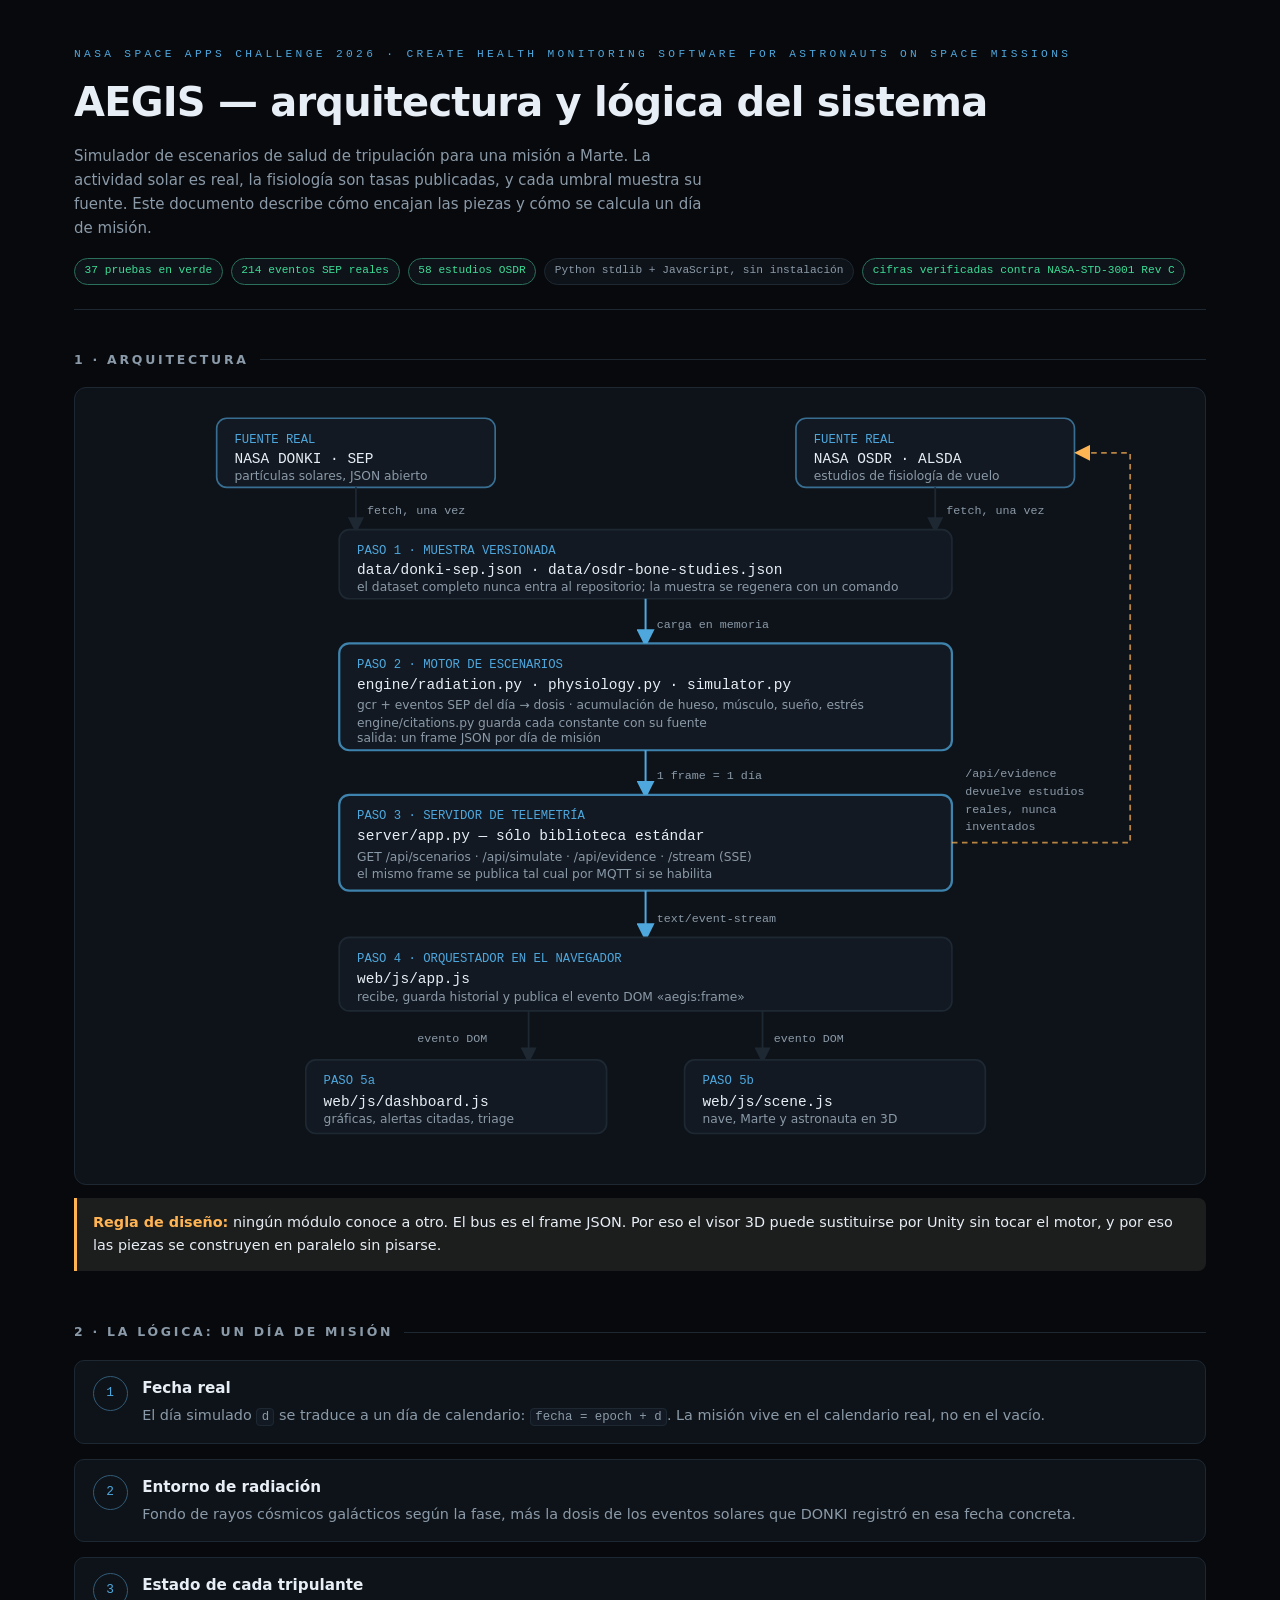
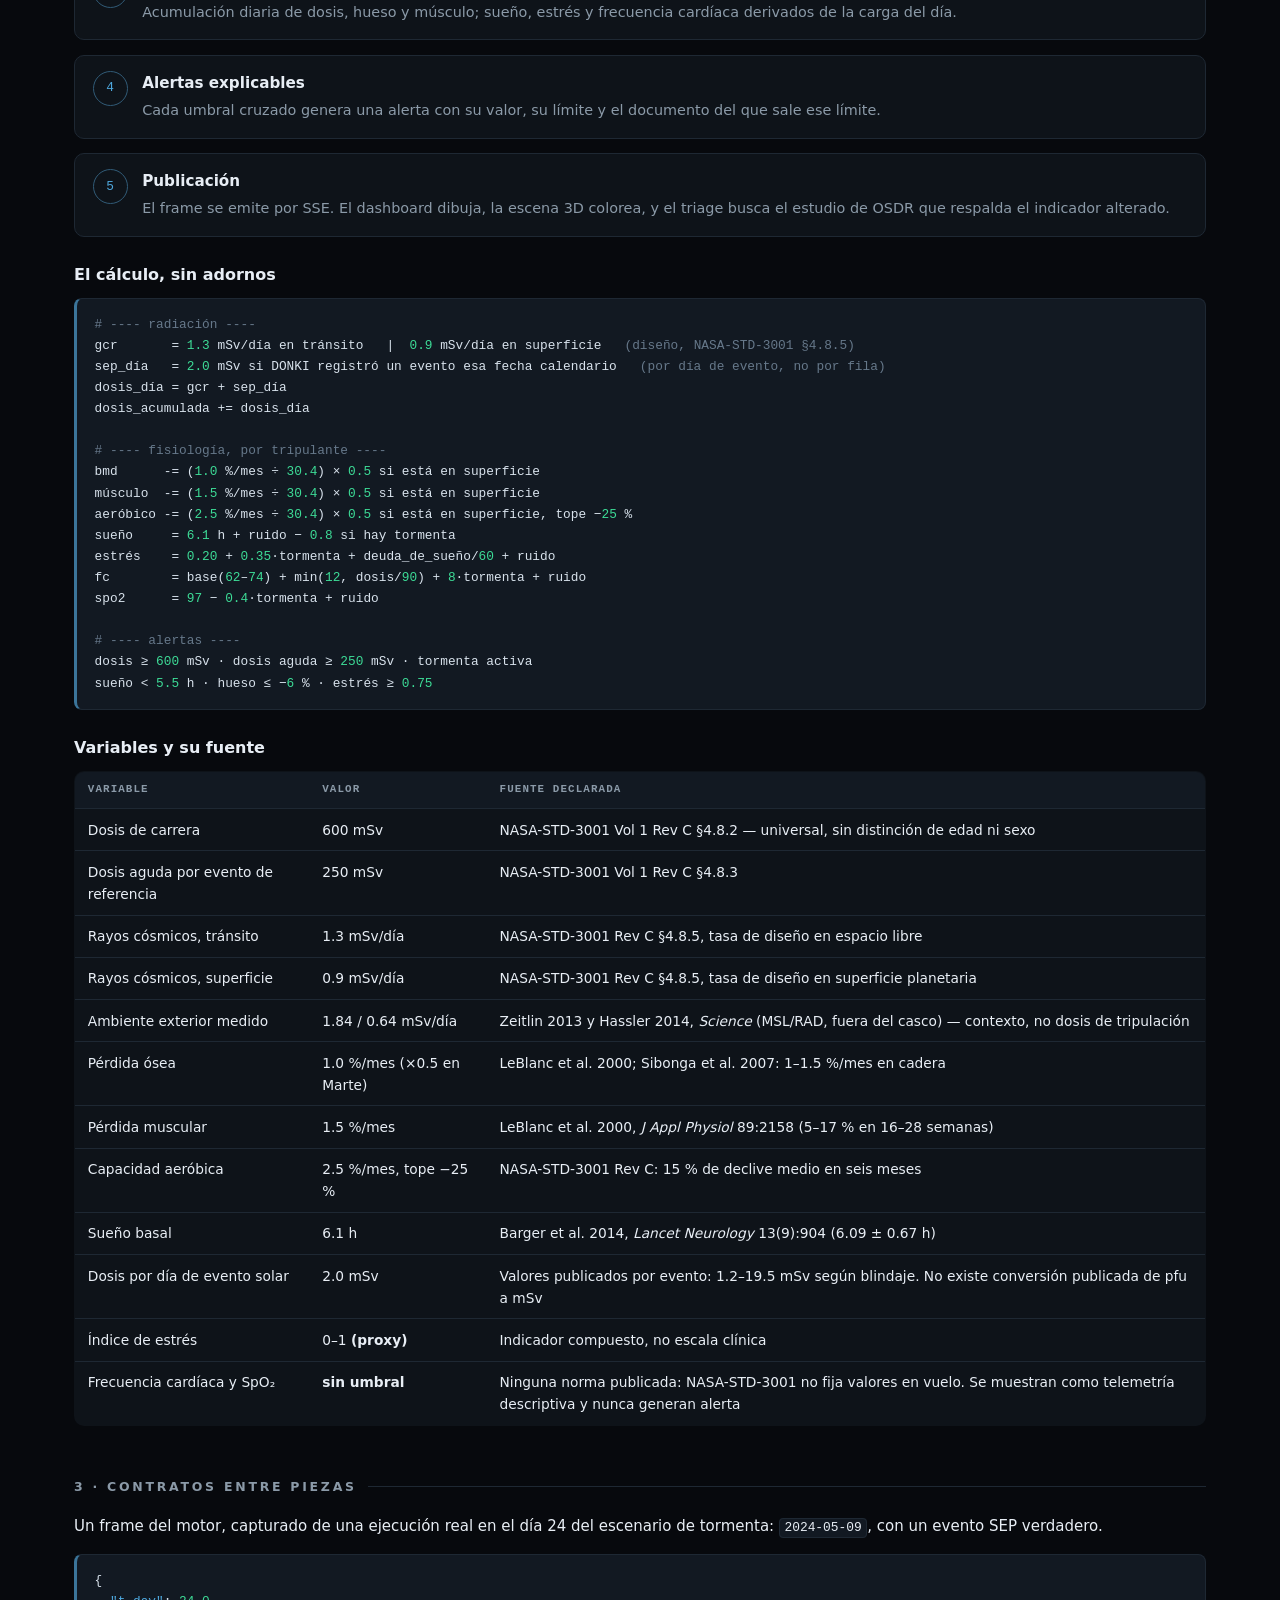
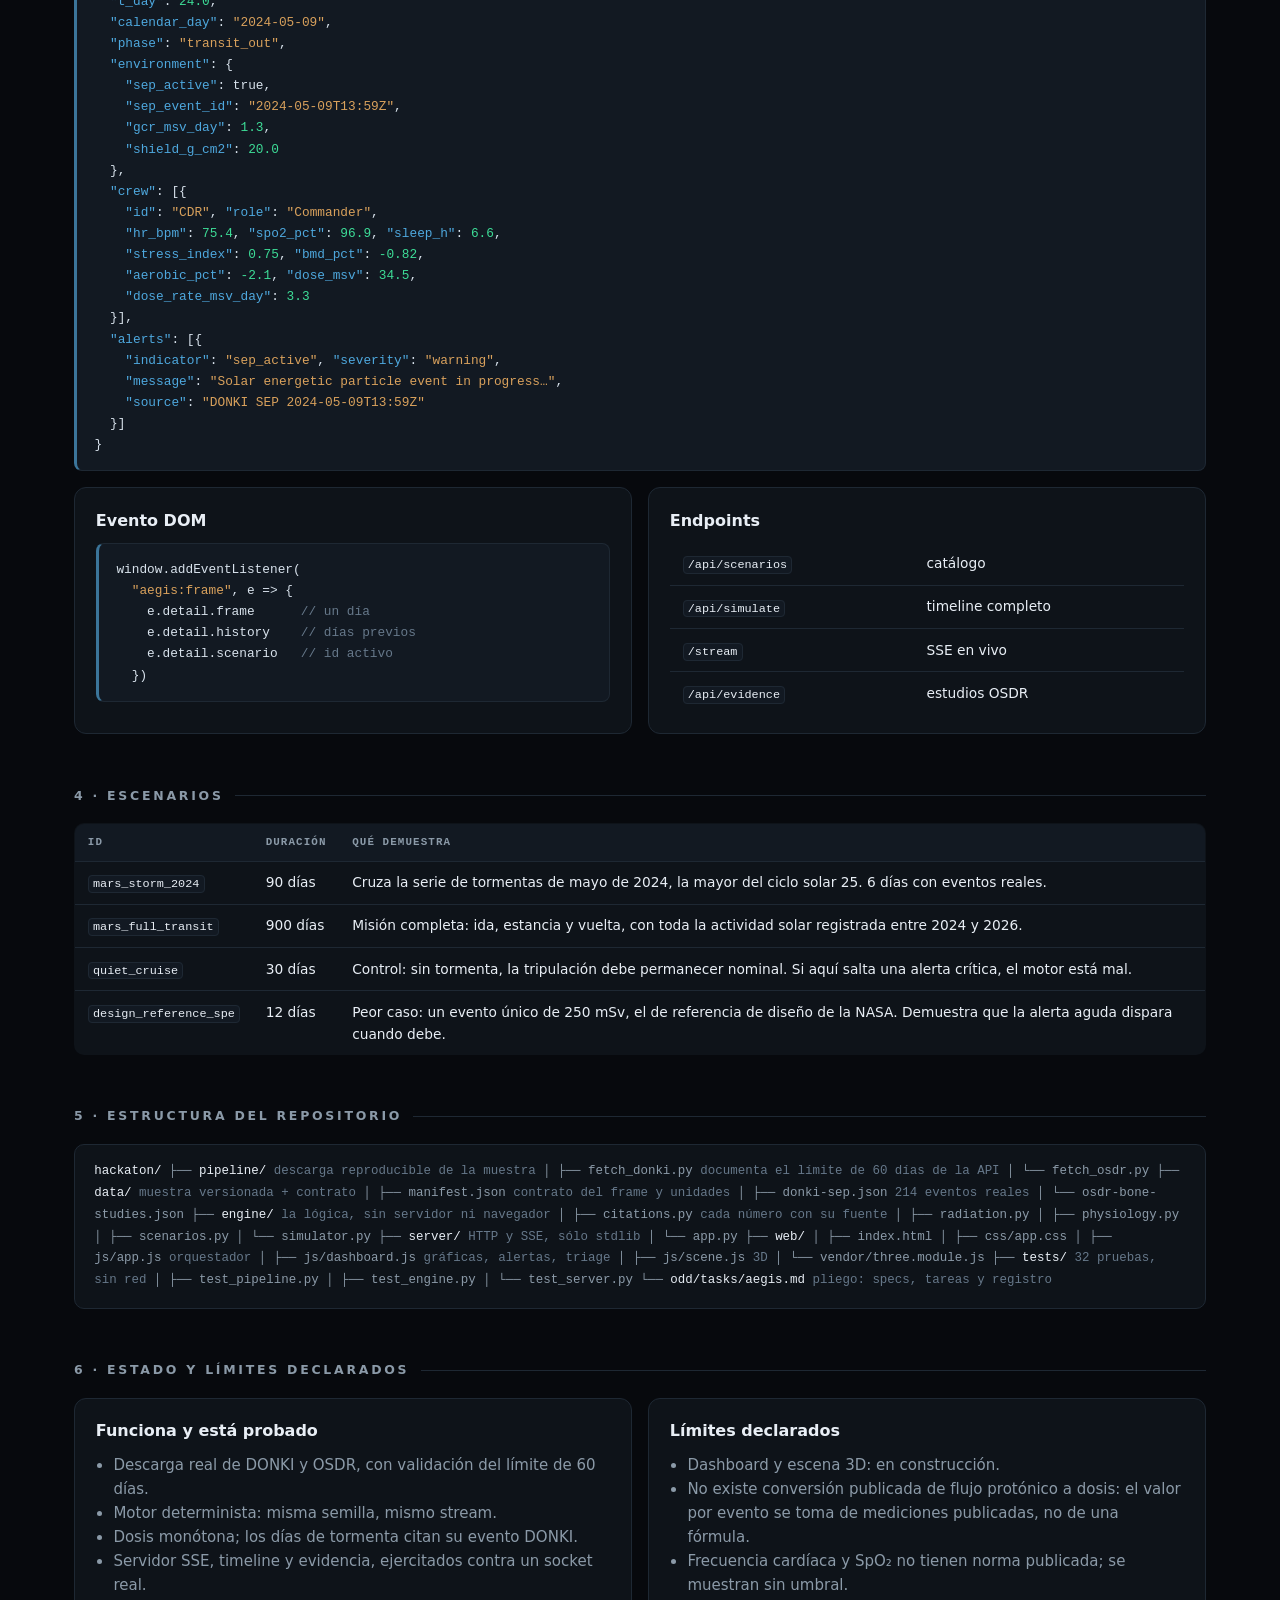
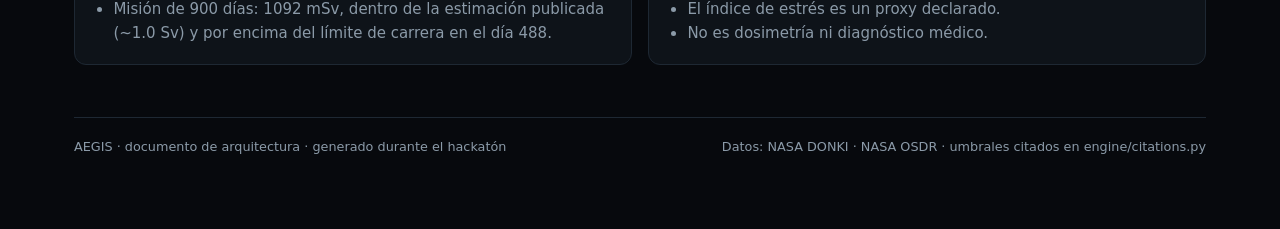
==== docs/index.html @ 0b49a14b "fix(docs): serve the architecture document at the site root GitHub Pages looks for index.html in the" ====
<!doctype html>
<html lang="es">
  <head>
    <meta charset="utf-8" />
    <meta name="viewport" content="width=device-width, initial-scale=1" />
    <title>AEGIS · Arquitectura y lógica del sistema</title>
    <style>
      :root {
        --bg: #07090d;
        --panel: #0e1319;
        --panel-2: #121922;
        --line: #1e2833;
        --ink: #e8eef5;
        --ink-dim: #8b9aa8;
        --accent: #4ea8de;
        --ok: #3ddc97;
        --warn: #ffb454;
        --crit: #ff5d5d;
        --mono: ui-monospace, "SF Mono", "JetBrains Mono", Menlo, monospace;
        --sans: system-ui, -apple-system, "Segoe UI", Roboto, sans-serif;
      }

      * { box-sizing: border-box; }

      body {
        margin: 0;
        background: var(--bg);
        color: var(--ink);
        font-family: var(--sans);
        font-size: 15px;
        line-height: 1.6;
      }

      .wrap { max-width: 1180px; margin: 0 auto; padding: 2.5rem 1.5rem 5rem; }

      header.doc-head {
        border-bottom: 1px solid var(--line);
        padding-bottom: 1.5rem;
        margin-bottom: 2.5rem;
      }

      .eyebrow {
        font-family: var(--mono);
        font-size: 0.7rem;
        letter-spacing: 0.3em;
        text-transform: uppercase;
        color: var(--accent);
      }

      h1 {
        font-size: clamp(1.7rem, 4vw, 2.5rem);
        margin: 0.4rem 0 0.6rem;
        letter-spacing: -0.02em;
        font-weight: 650;
      }

      .lede { color: var(--ink-dim); max-width: 68ch; margin: 0; }

      .badges { display: flex; flex-wrap: wrap; gap: 0.5rem; margin-top: 1.1rem; }

      .badge {
        font-family: var(--mono);
        font-size: 0.7rem;
        padding: 0.22rem 0.6rem;
        border-radius: 999px;
        border: 1px solid var(--line);
        color: var(--ink-dim);
        background: var(--panel);
      }

      .badge.ok { color: var(--ok); border-color: color-mix(in srgb, var(--ok) 40%, var(--line)); }
      .badge.warn { color: var(--warn); border-color: color-mix(in srgb, var(--warn) 40%, var(--line)); }

      section { margin-bottom: 3.2rem; scroll-margin-top: 1rem; }

      h2 {
        font-size: 0.78rem;
        letter-spacing: 0.22em;
        text-transform: uppercase;
        color: var(--ink-dim);
        font-weight: 600;
        margin: 0 0 1.1rem;
        display: flex;
        align-items: center;
        gap: 0.7rem;
      }

      h2::after {
        content: "";
        flex: 1;
        height: 1px;
        background: var(--line);
      }

      h3 { font-size: 1rem; margin: 1.6rem 0 0.6rem; font-weight: 600; }

      p { margin: 0 0 0.9rem; }

      a { color: var(--accent); }

      .card {
        background: var(--panel);
        border: 1px solid var(--line);
        border-radius: 12px;
        padding: 1.2rem 1.3rem;
      }

      .diagram {
        background: var(--panel);
        border: 1px solid var(--line);
        border-radius: 12px;
        padding: 0.5rem;
        overflow-x: auto;
      }

      .diagram svg { display: block; width: 100%; height: auto; min-width: 720px; }

      .svg-box { fill: var(--panel-2); stroke: var(--line); stroke-width: 1.5; }
      .svg-box-source { fill: var(--panel-2); stroke: color-mix(in srgb, var(--accent) 55%, var(--line)); stroke-width: 1.5; }
      .svg-box-core { fill: var(--panel-2); stroke: color-mix(in srgb, var(--accent) 75%, transparent); stroke-width: 2; }
      .svg-title { fill: var(--ink); font-family: var(--mono); font-size: 13px; }
      .svg-sub { fill: var(--ink-dim); font-family: var(--sans); font-size: 11px; }
      .svg-step { fill: var(--accent); font-family: var(--mono); font-size: 11px; }
      .svg-label { fill: var(--ink-dim); font-family: var(--mono); font-size: 10.5px; }
      .svg-flow { stroke: var(--line); stroke-width: 1.6; fill: none; }
      .svg-flow-active { stroke: var(--accent); stroke-width: 1.8; fill: none; }
      .svg-flow-dashed { stroke: color-mix(in srgb, var(--warn) 70%, transparent); stroke-width: 1.6; fill: none; stroke-dasharray: 5 4; }

      .steps { display: grid; gap: 0.9rem; }

      .step {
        display: grid;
        grid-template-columns: 2.2rem 1fr;
        gap: 0.9rem;
        align-items: start;
        background: var(--panel);
        border: 1px solid var(--line);
        border-radius: 10px;
        padding: 0.95rem 1.1rem;
      }

      .step-num {
        font-family: var(--mono);
        font-size: 0.8rem;
        color: var(--accent);
        border: 1px solid color-mix(in srgb, var(--accent) 40%, var(--line));
        border-radius: 50%;
        width: 2.2rem;
        height: 2.2rem;
        display: grid;
        place-items: center;
      }

      .step h4 { margin: 0 0 0.25rem; font-size: 0.95rem; font-weight: 600; }
      .step p { margin: 0; color: var(--ink-dim); font-size: 0.9rem; }

      pre {
        background: var(--panel-2);
        border: 1px solid var(--line);
        border-left: 3px solid color-mix(in srgb, var(--accent) 60%, var(--line));
        border-radius: 8px;
        padding: 0.95rem 1.1rem;
        overflow-x: auto;
        font-family: var(--mono);
        font-size: 0.8rem;
        line-height: 1.65;
        margin: 0.6rem 0 1rem;
        color: #d8e2ec;
      }

      code {
        font-family: var(--mono);
        font-size: 0.86em;
        background: var(--panel-2);
        border: 1px solid var(--line);
        border-radius: 4px;
        padding: 0.08em 0.35em;
      }

      pre code { background: none; border: 0; padding: 0; font-size: 1em; }

      .c-comment { color: #66788a; }
      .c-key { color: var(--accent); }
      .c-num { color: var(--ok); }
      .c-str { color: #d9a15c; }

      table {
        width: 100%;
        border-collapse: collapse;
        font-size: 0.86rem;
        background: var(--panel);
        border: 1px solid var(--line);
        border-radius: 10px;
        overflow: hidden;
      }

      th, td {
        text-align: left;
        padding: 0.6rem 0.8rem;
        border-bottom: 1px solid var(--line);
        vertical-align: top;
      }

      th {
        font-family: var(--mono);
        font-size: 0.68rem;
        letter-spacing: 0.1em;
        text-transform: uppercase;
        color: var(--ink-dim);
        font-weight: 600;
        background: var(--panel-2);
      }

      tr:last-child td { border-bottom: 0; }

      td code { white-space: nowrap; }

      .split { display: grid; grid-template-columns: 1fr 1fr; gap: 1rem; }

      .note {
        border-left: 3px solid var(--warn);
        background: color-mix(in srgb, var(--warn) 6%, var(--panel));
        padding: 0.85rem 1rem;
        border-radius: 0 8px 8px 0;
        font-size: 0.9rem;
        margin: 0.8rem 0;
      }

      .note strong { color: var(--warn); }

      .tree {
        font-family: var(--mono);
        font-size: 0.78rem;
        line-height: 1.75;
        color: var(--ink-dim);
        background: var(--panel);
        border: 1px solid var(--line);
        border-radius: 10px;
        padding: 1rem 1.2rem;
        overflow-x: auto;
      }

      .tree b { color: var(--ink); font-weight: 500; }
      .tree i { color: #66788a; font-style: normal; }

      footer.doc-foot {
        border-top: 1px solid var(--line);
        padding-top: 1.2rem;
        color: var(--ink-dim);
        font-size: 0.8rem;
        display: flex;
        justify-content: space-between;
        gap: 1rem;
        flex-wrap: wrap;
      }

      @media (max-width: 820px) {
        .split { grid-template-columns: 1fr; }
      }
    </style>
  </head>
  <body>
    <div class="wrap">
      <header class="doc-head">
        <span class="eyebrow">NASA Space Apps Challenge 2026 · Create Health Monitoring Software for Astronauts on Space Missions</span>
        <h1>AEGIS — arquitectura y lógica del sistema</h1>
        <p class="lede">
          Simulador de escenarios de salud de tripulación para una misión a Marte. La actividad
          solar es real, la fisiología son tasas publicadas, y cada umbral muestra su fuente.
          Este documento describe cómo encajan las piezas y cómo se calcula un día de misión.
        </p>
        <div class="badges">
          <span class="badge ok">37 pruebas en verde</span>
          <span class="badge ok">214 eventos SEP reales</span>
          <span class="badge ok">58 estudios OSDR</span>
          <span class="badge">Python stdlib + JavaScript, sin instalación</span>
          <span class="badge ok">cifras verificadas contra NASA-STD-3001 Rev C</span>
        </div>
      </header>

      <section id="arquitectura">
        <h2>1 · Arquitectura</h2>
        <div class="diagram">
          <svg viewBox="0 0 1000 700" role="img" aria-label="Diagrama de arquitectura del sistema AEGIS">
            <defs>
              <marker id="arrow" markerWidth="9" markerHeight="9" refX="7" refY="4.5" orient="auto">
                <path d="M0,0 L9,4.5 L0,9 z" fill="#1e2833" />
              </marker>
              <marker id="arrow-active" markerWidth="9" markerHeight="9" refX="7" refY="4.5" orient="auto">
                <path d="M0,0 L9,4.5 L0,9 z" fill="#4ea8de" />
              </marker>
              <marker id="arrow-warn" markerWidth="9" markerHeight="9" refX="7" refY="4.5" orient="auto">
                <path d="M0,0 L9,4.5 L0,9 z" fill="#ffb454" />
              </marker>
            </defs>

            <!-- Fuentes públicas -->
            <rect class="svg-box-source" x="120" y="20" width="250" height="62" rx="9" />
            <text class="svg-step" x="136" y="42">FUENTE REAL</text>
            <text class="svg-title" x="136" y="60">NASA DONKI · SEP</text>
            <text class="svg-sub" x="136" y="75">partículas solares, JSON abierto</text>

            <rect class="svg-box-source" x="640" y="20" width="250" height="62" rx="9" />
            <text class="svg-step" x="656" y="42">FUENTE REAL</text>
            <text class="svg-title" x="656" y="60">NASA OSDR · ALSDA</text>
            <text class="svg-sub" x="656" y="75">estudios de fisiología de vuelo</text>

            <path class="svg-flow" d="M245 82 L245 120" marker-end="url(#arrow)" />
            <path class="svg-flow" d="M765 82 L765 120" marker-end="url(#arrow)" />
            <text class="svg-label" x="255" y="106">fetch, una vez</text>
            <text class="svg-label" x="775" y="106">fetch, una vez</text>

            <!-- Muestra versionada -->
            <rect class="svg-box" x="230" y="120" width="550" height="62" rx="9" />
            <text class="svg-step" x="246" y="142">PASO 1 · MUESTRA VERSIONADA</text>
            <text class="svg-title" x="246" y="160">data/donki-sep.json · data/osdr-bone-studies.json</text>
            <text class="svg-sub" x="246" y="175">el dataset completo nunca entra al repositorio; la muestra se regenera con un comando</text>

            <path class="svg-flow-active" d="M505 182 L505 222" marker-end="url(#arrow-active)" />
            <text class="svg-label" x="515" y="208">carga en memoria</text>

            <!-- Motor -->
            <rect class="svg-box-core" x="230" y="222" width="550" height="96" rx="9" />
            <text class="svg-step" x="246" y="244">PASO 2 · MOTOR DE ESCENARIOS</text>
            <text class="svg-title" x="246" y="263">engine/radiation.py · physiology.py · simulator.py</text>
            <text class="svg-sub" x="246" y="281">gcr + eventos SEP del día → dosis · acumulación de hueso, músculo, sueño, estrés</text>
            <text class="svg-sub" x="246" y="297">engine/citations.py guarda cada constante con su fuente</text>
            <text class="svg-sub" x="246" y="311">salida: un frame JSON por día de misión</text>

            <path class="svg-flow-active" d="M505 318 L505 358" marker-end="url(#arrow-active)" />
            <text class="svg-label" x="515" y="344">1 frame = 1 día</text>

            <!-- Servidor -->
            <rect class="svg-box-core" x="230" y="358" width="550" height="86" rx="9" />
            <text class="svg-step" x="246" y="380">PASO 3 · SERVIDOR DE TELEMETRÍA</text>
            <text class="svg-title" x="246" y="399">server/app.py — sólo biblioteca estándar</text>
            <text class="svg-sub" x="246" y="417">GET /api/scenarios · /api/simulate · /api/evidence · /stream (SSE)</text>
            <text class="svg-sub" x="246" y="433">el mismo frame se publica tal cual por MQTT si se habilita</text>

            <path class="svg-flow-active" d="M505 444 L505 486" marker-end="url(#arrow-active)" />
            <text class="svg-label" x="515" y="472">text/event-stream</text>

            <!-- Orquestador -->
            <rect class="svg-box" x="230" y="486" width="550" height="66" rx="9" />
            <text class="svg-step" x="246" y="508">PASO 4 · ORQUESTADOR EN EL NAVEGADOR</text>
            <text class="svg-title" x="246" y="527">web/js/app.js</text>
            <text class="svg-sub" x="246" y="543">recibe, guarda historial y publica el evento DOM «aegis:frame»</text>

            <path class="svg-flow" d="M400 552 L400 596" marker-end="url(#arrow)" />
            <path class="svg-flow" d="M610 552 L610 596" marker-end="url(#arrow)" />
            <text class="svg-label" x="300" y="580">evento DOM</text>
            <text class="svg-label" x="620" y="580">evento DOM</text>

            <!-- Módulos -->
            <rect class="svg-box" x="200" y="596" width="270" height="66" rx="9" />
            <text class="svg-step" x="216" y="618">PASO 5a</text>
            <text class="svg-title" x="216" y="637">web/js/dashboard.js</text>
            <text class="svg-sub" x="216" y="653">gráficas, alertas citadas, triage</text>

            <rect class="svg-box" x="540" y="596" width="270" height="66" rx="9" />
            <text class="svg-step" x="556" y="618">PASO 5b</text>
            <text class="svg-title" x="556" y="637">web/js/scene.js</text>
            <text class="svg-sub" x="556" y="653">nave, Marte y astronauta en 3D</text>

            <!-- Evidencia: server -> corpus -->
            <path class="svg-flow-dashed" d="M780 401 L940 401 L940 51 L893 51" marker-end="url(#arrow-warn)" />
            <text class="svg-label" x="792" y="342">/api/evidence</text>
            <text class="svg-label" x="792" y="358">devuelve estudios</text>
            <text class="svg-label" x="792" y="374">reales, nunca</text>
            <text class="svg-label" x="792" y="390">inventados</text>
          </svg>
        </div>
        <p class="note">
          <strong>Regla de diseño:</strong> ningún módulo conoce a otro. El bus es el frame JSON.
          Por eso el visor 3D puede sustituirse por Unity sin tocar el motor, y por eso las piezas
          se construyen en paralelo sin pisarse.
        </p>
      </section>

      <section id="logica">
        <h2>2 · La lógica: un día de misión</h2>
        <div class="steps">
          <div class="step">
            <div class="step-num">1</div>
            <div>
              <h4>Fecha real</h4>
              <p>El día simulado <code>d</code> se traduce a un día de calendario:
                <code>fecha = epoch + d</code>. La misión vive en el calendario real, no en el vacío.</p>
            </div>
          </div>
          <div class="step">
            <div class="step-num">2</div>
            <div>
              <h4>Entorno de radiación</h4>
              <p>Fondo de rayos cósmicos galácticos según la fase, más la dosis de los eventos
                solares que DONKI registró en esa fecha concreta.</p>
            </div>
          </div>
          <div class="step">
            <div class="step-num">3</div>
            <div>
              <h4>Estado de cada tripulante</h4>
              <p>Acumulación diaria de dosis, hueso y músculo; sueño, estrés y frecuencia cardíaca
                derivados de la carga del día.</p>
            </div>
          </div>
          <div class="step">
            <div class="step-num">4</div>
            <div>
              <h4>Alertas explicables</h4>
              <p>Cada umbral cruzado genera una alerta con su valor, su límite y el documento
                del que sale ese límite.</p>
            </div>
          </div>
          <div class="step">
            <div class="step-num">5</div>
            <div>
              <h4>Publicación</h4>
              <p>El frame se emite por SSE. El dashboard dibuja, la escena 3D colorea, y el
                triage busca el estudio de OSDR que respalda el indicador alterado.</p>
            </div>
          </div>
        </div>

        <h3>El cálculo, sin adornos</h3>
        <pre><code><span class="c-comment"># ---- radiación ----</span>
gcr       = <span class="c-num">1.3</span> mSv/día en tránsito   |  <span class="c-num">0.9</span> mSv/día en superficie   <span class="c-comment">(diseño, NASA-STD-3001 §4.8.5)</span>
sep_día   = <span class="c-num">2.0</span> mSv si DONKI registró un evento esa fecha calendario   <span class="c-comment">(por día de evento, no por fila)</span>
dosis_día = gcr + sep_día
dosis_acumulada += dosis_día

<span class="c-comment"># ---- fisiología, por tripulante ----</span>
bmd      -= (<span class="c-num">1.0</span> %/mes ÷ <span class="c-num">30.4</span>) × <span class="c-num">0.5</span> si está en superficie
músculo  -= (<span class="c-num">1.5</span> %/mes ÷ <span class="c-num">30.4</span>) × <span class="c-num">0.5</span> si está en superficie
aeróbico -= (<span class="c-num">2.5</span> %/mes ÷ <span class="c-num">30.4</span>) × <span class="c-num">0.5</span> si está en superficie, tope −<span class="c-num">25</span> %
sueño     = <span class="c-num">6.1</span> h + ruido − <span class="c-num">0.8</span> si hay tormenta
estrés    = <span class="c-num">0.20</span> + <span class="c-num">0.35</span>·tormenta + deuda_de_sueño/<span class="c-num">60</span> + ruido
fc        = base(<span class="c-num">62</span>–<span class="c-num">74</span>) + min(<span class="c-num">12</span>, dosis/<span class="c-num">90</span>) + <span class="c-num">8</span>·tormenta + ruido
spo2      = <span class="c-num">97</span> − <span class="c-num">0.4</span>·tormenta + ruido

<span class="c-comment"># ---- alertas ----</span>
dosis ≥ <span class="c-num">600</span> mSv · dosis aguda ≥ <span class="c-num">250</span> mSv · tormenta activa
sueño &lt; <span class="c-num">5.5</span> h · hueso ≤ −<span class="c-num">6</span> % · estrés ≥ <span class="c-num">0.75</span></code></pre>

        <h3>Variables y su fuente</h3>
        <table>
          <thead>
            <tr><th>Variable</th><th>Valor</th><th>Fuente declarada</th></tr>
          </thead>
          <tbody>
            <tr><td>Dosis de carrera</td><td>600 mSv</td><td>NASA-STD-3001 Vol 1 Rev C §4.8.2 — universal, sin distinción de edad ni sexo</td></tr>
            <tr><td>Dosis aguda por evento de referencia</td><td>250 mSv</td><td>NASA-STD-3001 Vol 1 Rev C §4.8.3</td></tr>
            <tr><td>Rayos cósmicos, tránsito</td><td>1.3 mSv/día</td><td>NASA-STD-3001 Rev C §4.8.5, tasa de diseño en espacio libre</td></tr>
            <tr><td>Rayos cósmicos, superficie</td><td>0.9 mSv/día</td><td>NASA-STD-3001 Rev C §4.8.5, tasa de diseño en superficie planetaria</td></tr>
            <tr><td>Ambiente exterior medido</td><td>1.84 / 0.64 mSv/día</td><td>Zeitlin 2013 y Hassler 2014, <i>Science</i> (MSL/RAD, fuera del casco) — contexto, no dosis de tripulación</td></tr>
            <tr><td>Pérdida ósea</td><td>1.0 %/mes (×0.5 en Marte)</td><td>LeBlanc et al. 2000; Sibonga et al. 2007: 1–1.5 %/mes en cadera</td></tr>
            <tr><td>Pérdida muscular</td><td>1.5 %/mes</td><td>LeBlanc et al. 2000, <i>J Appl Physiol</i> 89:2158 (5–17 % en 16–28 semanas)</td></tr>
            <tr><td>Capacidad aeróbica</td><td>2.5 %/mes, tope −25 %</td><td>NASA-STD-3001 Rev C: 15 % de declive medio en seis meses</td></tr>
            <tr><td>Sueño basal</td><td>6.1 h</td><td>Barger et al. 2014, <i>Lancet Neurology</i> 13(9):904 (6.09 ± 0.67 h)</td></tr>
            <tr><td>Dosis por día de evento solar</td><td>2.0 mSv</td><td>Valores publicados por evento: 1.2–19.5 mSv según blindaje. No existe conversión publicada de pfu a mSv</td></tr>
            <tr><td>Índice de estrés</td><td>0–1 <b>(proxy)</b></td><td>Indicador compuesto, no escala clínica</td></tr>
            <tr><td>Frecuencia cardíaca y SpO₂</td><td><b>sin umbral</b></td><td>Ninguna norma publicada: NASA-STD-3001 no fija valores en vuelo. Se muestran como telemetría descriptiva y nunca generan alerta</td></tr>
          </tbody>
        </table>
      </section>

      <section id="contratos">
        <h2>3 · Contratos entre piezas</h2>
        <p>Un frame del motor, capturado de una ejecución real en el día 24 del escenario
          de tormenta: <code>2024-05-09</code>, con un evento SEP verdadero.</p>
        <pre><code>{
  <span class="c-key">"t_day"</span>: <span class="c-num">24.0</span>,
  <span class="c-key">"calendar_day"</span>: <span class="c-str">"2024-05-09"</span>,
  <span class="c-key">"phase"</span>: <span class="c-str">"transit_out"</span>,
  <span class="c-key">"environment"</span>: {
    <span class="c-key">"sep_active"</span>: true,
    <span class="c-key">"sep_event_id"</span>: <span class="c-str">"2024-05-09T13:59Z"</span>,
    <span class="c-key">"gcr_msv_day"</span>: <span class="c-num">1.3</span>,
    <span class="c-key">"shield_g_cm2"</span>: <span class="c-num">20.0</span>
  },
  <span class="c-key">"crew"</span>: [{
    <span class="c-key">"id"</span>: <span class="c-str">"CDR"</span>, <span class="c-key">"role"</span>: <span class="c-str">"Commander"</span>,
    <span class="c-key">"hr_bpm"</span>: <span class="c-num">75.4</span>, <span class="c-key">"spo2_pct"</span>: <span class="c-num">96.9</span>, <span class="c-key">"sleep_h"</span>: <span class="c-num">6.6</span>,
    <span class="c-key">"stress_index"</span>: <span class="c-num">0.75</span>, <span class="c-key">"bmd_pct"</span>: <span class="c-num">-0.82</span>,
    <span class="c-key">"aerobic_pct"</span>: <span class="c-num">-2.1</span>, <span class="c-key">"dose_msv"</span>: <span class="c-num">34.5</span>,
    <span class="c-key">"dose_rate_msv_day"</span>: <span class="c-num">3.3</span>
  }],
  <span class="c-key">"alerts"</span>: [{
    <span class="c-key">"indicator"</span>: <span class="c-str">"sep_active"</span>, <span class="c-key">"severity"</span>: <span class="c-str">"warning"</span>,
    <span class="c-key">"message"</span>: <span class="c-str">"Solar energetic particle event in progress…"</span>,
    <span class="c-key">"source"</span>: <span class="c-str">"DONKI SEP 2024-05-09T13:59Z"</span>
  }]
}</code></pre>

        <div class="split">
          <div class="card">
            <h3 style="margin-top: 0">Evento DOM</h3>
            <pre style="margin-bottom: 0"><code>window.addEventListener(
  <span class="c-str">"aegis:frame"</span>, e =&gt; {
    e.detail.frame      <span class="c-comment">// un día</span>
    e.detail.history    <span class="c-comment">// días previos</span>
    e.detail.scenario   <span class="c-comment">// id activo</span>
  })</code></pre>
          </div>
          <div class="card">
            <h3 style="margin-top: 0">Endpoints</h3>
            <table style="border: 0; background: none">
              <tbody>
                <tr><td><code>/api/scenarios</code></td><td>catálogo</td></tr>
                <tr><td><code>/api/simulate</code></td><td>timeline completo</td></tr>
                <tr><td><code>/stream</code></td><td>SSE en vivo</td></tr>
                <tr><td><code>/api/evidence</code></td><td>estudios OSDR</td></tr>
              </tbody>
            </table>
          </div>
        </div>
      </section>

      <section id="escenarios">
        <h2>4 · Escenarios</h2>
        <table>
          <thead>
            <tr><th>Id</th><th>Duración</th><th>Qué demuestra</th></tr>
          </thead>
          <tbody>
            <tr>
              <td><code>mars_storm_2024</code></td><td>90 días</td>
              <td>Cruza la serie de tormentas de mayo de 2024, la mayor del ciclo solar 25. 6 días con eventos reales.</td>
            </tr>
            <tr>
              <td><code>mars_full_transit</code></td><td>900 días</td>
              <td>Misión completa: ida, estancia y vuelta, con toda la actividad solar registrada entre 2024 y 2026.</td>
            </tr>
            <tr>
              <td><code>quiet_cruise</code></td><td>30 días</td>
              <td>Control: sin tormenta, la tripulación debe permanecer nominal. Si aquí salta una alerta crítica, el motor está mal.</td>
            </tr>
            <tr>
              <td><code>design_reference_spe</code></td><td>12 días</td>
              <td>Peor caso: un evento único de 250 mSv, el de referencia de diseño de la NASA. Demuestra que la alerta aguda dispara cuando debe.</td>
            </tr>
          </tbody>
        </table>
      </section>

      <section id="estructura">
        <h2>5 · Estructura del repositorio</h2>
        <div class="tree">
<b>hackaton/</b>
├── <b>pipeline/</b>            <i>descarga reproducible de la muestra</i>
│   ├── fetch_donki.py      <i>documenta el límite de 60 días de la API</i>
│   └── fetch_osdr.py
├── <b>data/</b>                <i>muestra versionada + contrato</i>
│   ├── manifest.json       <i>contrato del frame y unidades</i>
│   ├── donki-sep.json      <i>214 eventos reales</i>
│   └── osdr-bone-studies.json
├── <b>engine/</b>              <i>la lógica, sin servidor ni navegador</i>
│   ├── citations.py        <i>cada número con su fuente</i>
│   ├── radiation.py
│   ├── physiology.py
│   ├── scenarios.py
│   └── simulator.py
├── <b>server/</b>              <i>HTTP y SSE, sólo stdlib</i>
│   └── app.py
├── <b>web/</b>
│   ├── index.html
│   ├── css/app.css
│   ├── js/app.js           <i>orquestador</i>
│   ├── js/dashboard.js     <i>gráficas, alertas, triage</i>
│   ├── js/scene.js         <i>3D</i>
│   └── vendor/three.module.js
├── <b>tests/</b>               <i>32 pruebas, sin red</i>
│   ├── test_pipeline.py
│   ├── test_engine.py
│   └── test_server.py
└── <b>odd/tasks/aegis.md</b>   <i>pliego: specs, tareas y registro</i>
        </div>
      </section>

      <section id="estado">
        <h2>6 · Estado y límites declarados</h2>
        <div class="split">
          <div class="card">
            <h3 style="margin-top: 0">Funciona y está probado</h3>
            <ul style="margin: 0; padding-left: 1.1rem; color: var(--ink-dim)">
              <li>Descarga real de DONKI y OSDR, con validación del límite de 60 días.</li>
              <li>Motor determinista: misma semilla, mismo stream.</li>
              <li>Dosis monótona; los días de tormenta citan su evento DONKI.</li>
              <li>Servidor SSE, timeline y evidencia, ejercitados contra un socket real.</li>
              <li>Misión de 900 días: 1092 mSv, dentro de la estimación publicada (~1.0 Sv) y por encima del límite de carrera en el día 488.</li>
            </ul>
          </div>
          <div class="card">
            <h3 style="margin-top: 0">Límites declarados</h3>
            <ul style="margin: 0; padding-left: 1.1rem; color: var(--ink-dim)">
              <li>Dashboard y escena 3D: en construcción.</li>
              <li>No existe conversión publicada de flujo protónico a dosis: el valor por evento se toma de mediciones publicadas, no de una fórmula.</li>
              <li>Frecuencia cardíaca y SpO₂ no tienen norma publicada; se muestran sin umbral.</li>
              <li>El índice de estrés es un proxy declarado.</li>
              <li>No es dosimetría ni diagnóstico médico.</li>
            </ul>
          </div>
        </div>
      </section>

      <footer class="doc-foot">
        <span>AEGIS · documento de arquitectura · generado durante el hackatón</span>
        <span>Datos: NASA DONKI · NASA OSDR · umbrales citados en engine/citations.py</span>
      </footer>
    </div>
  </body>
</html>
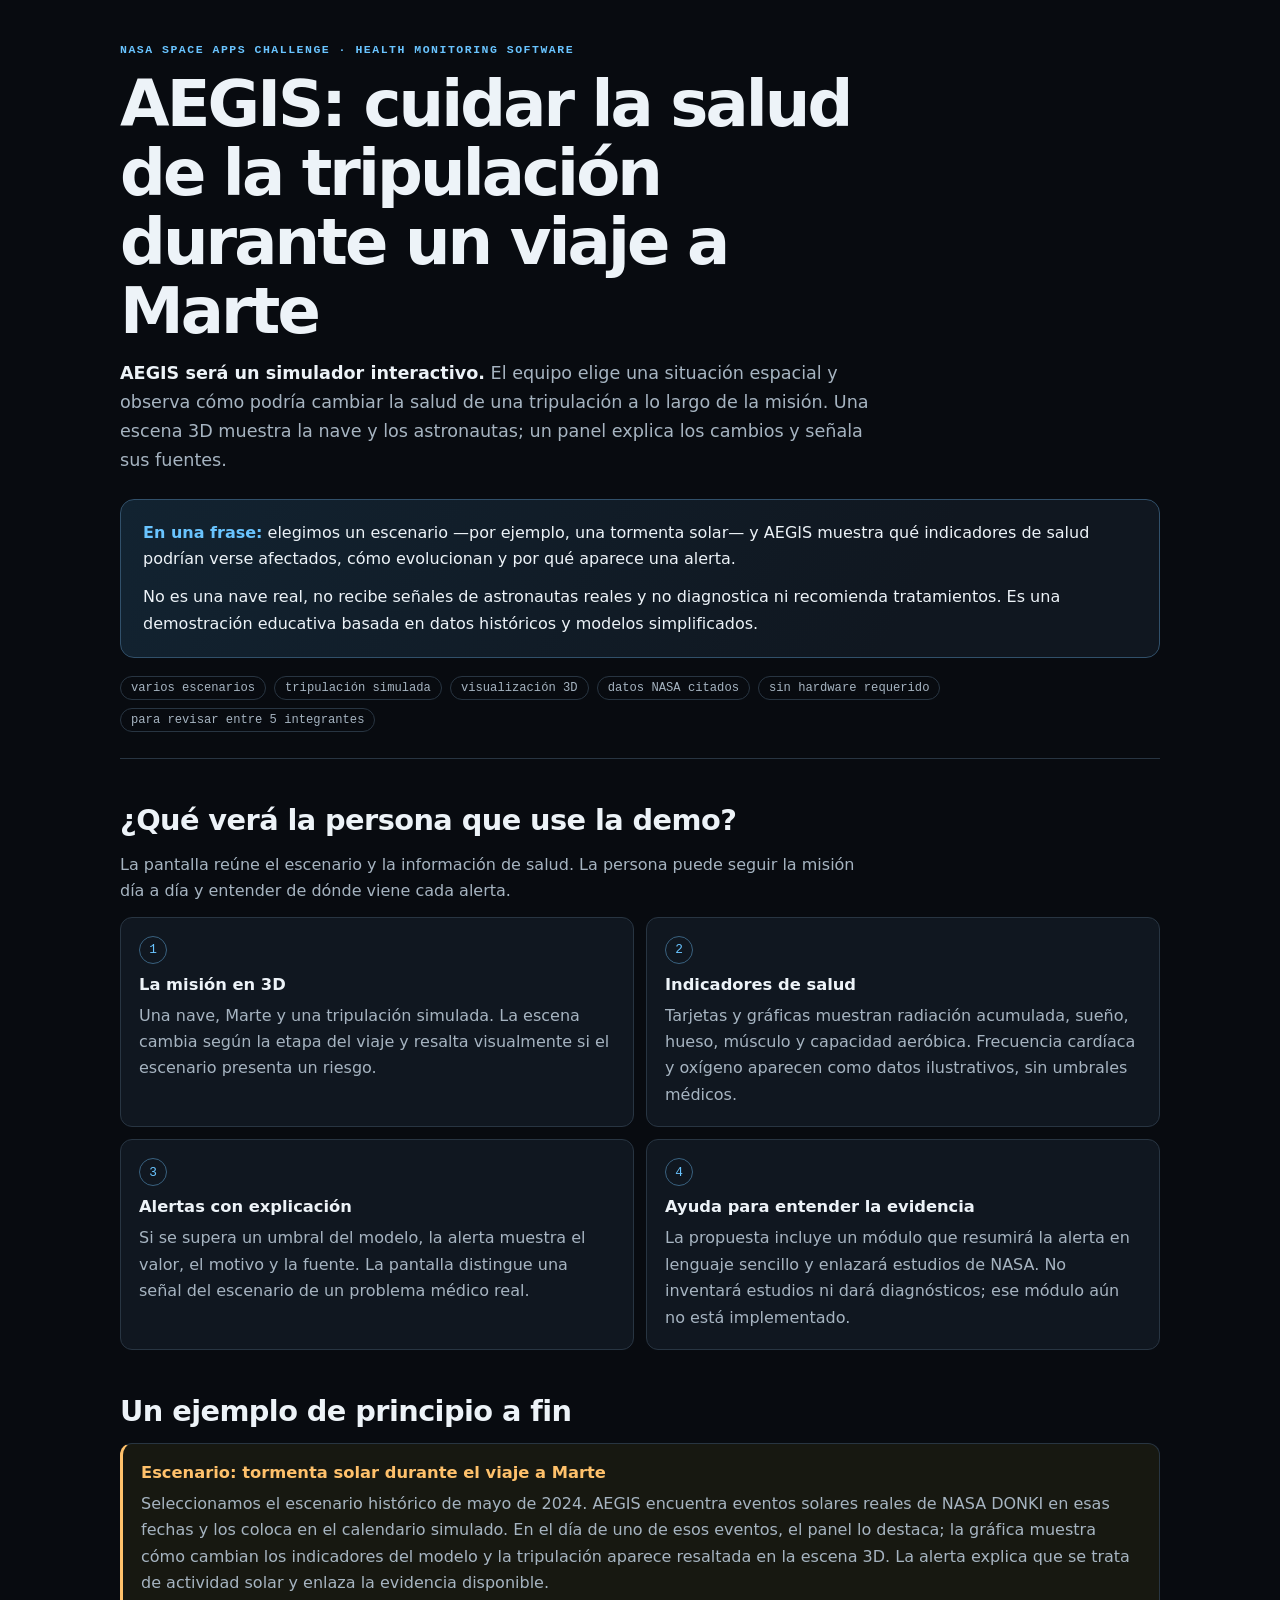
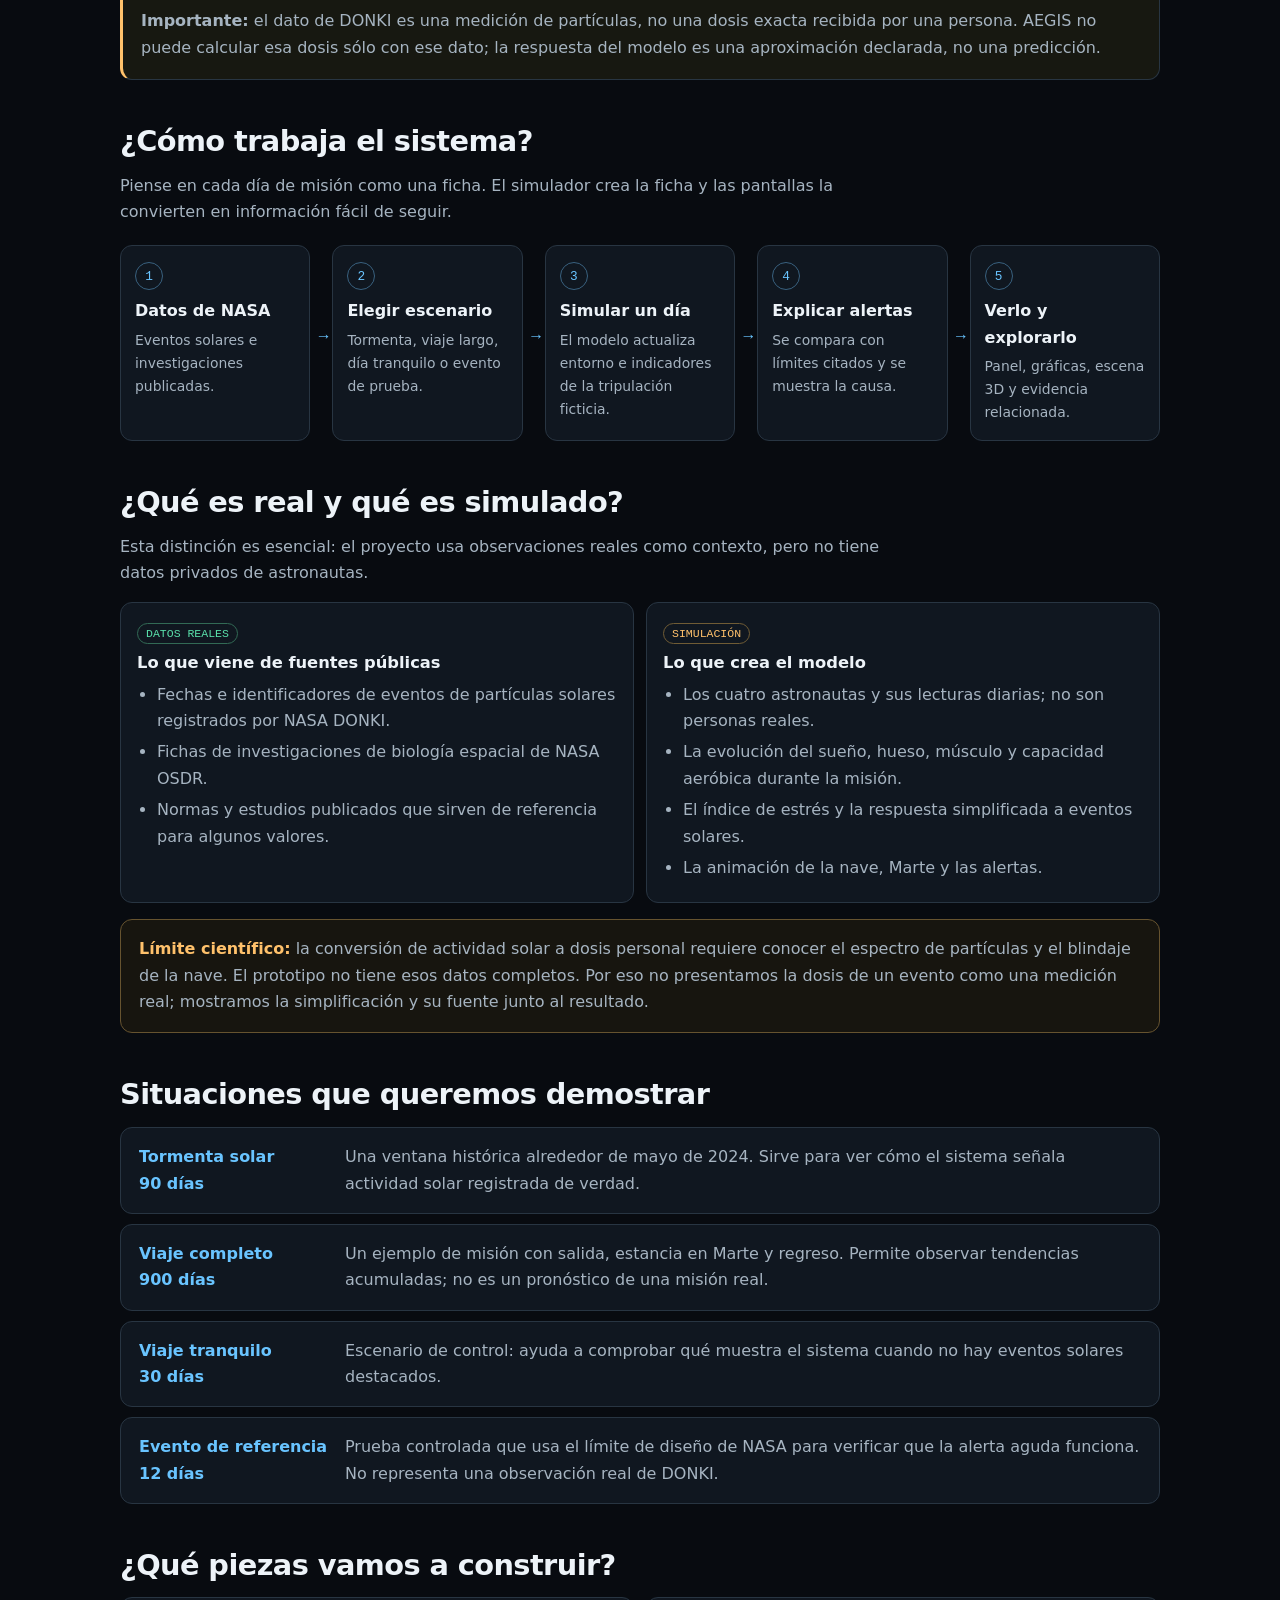
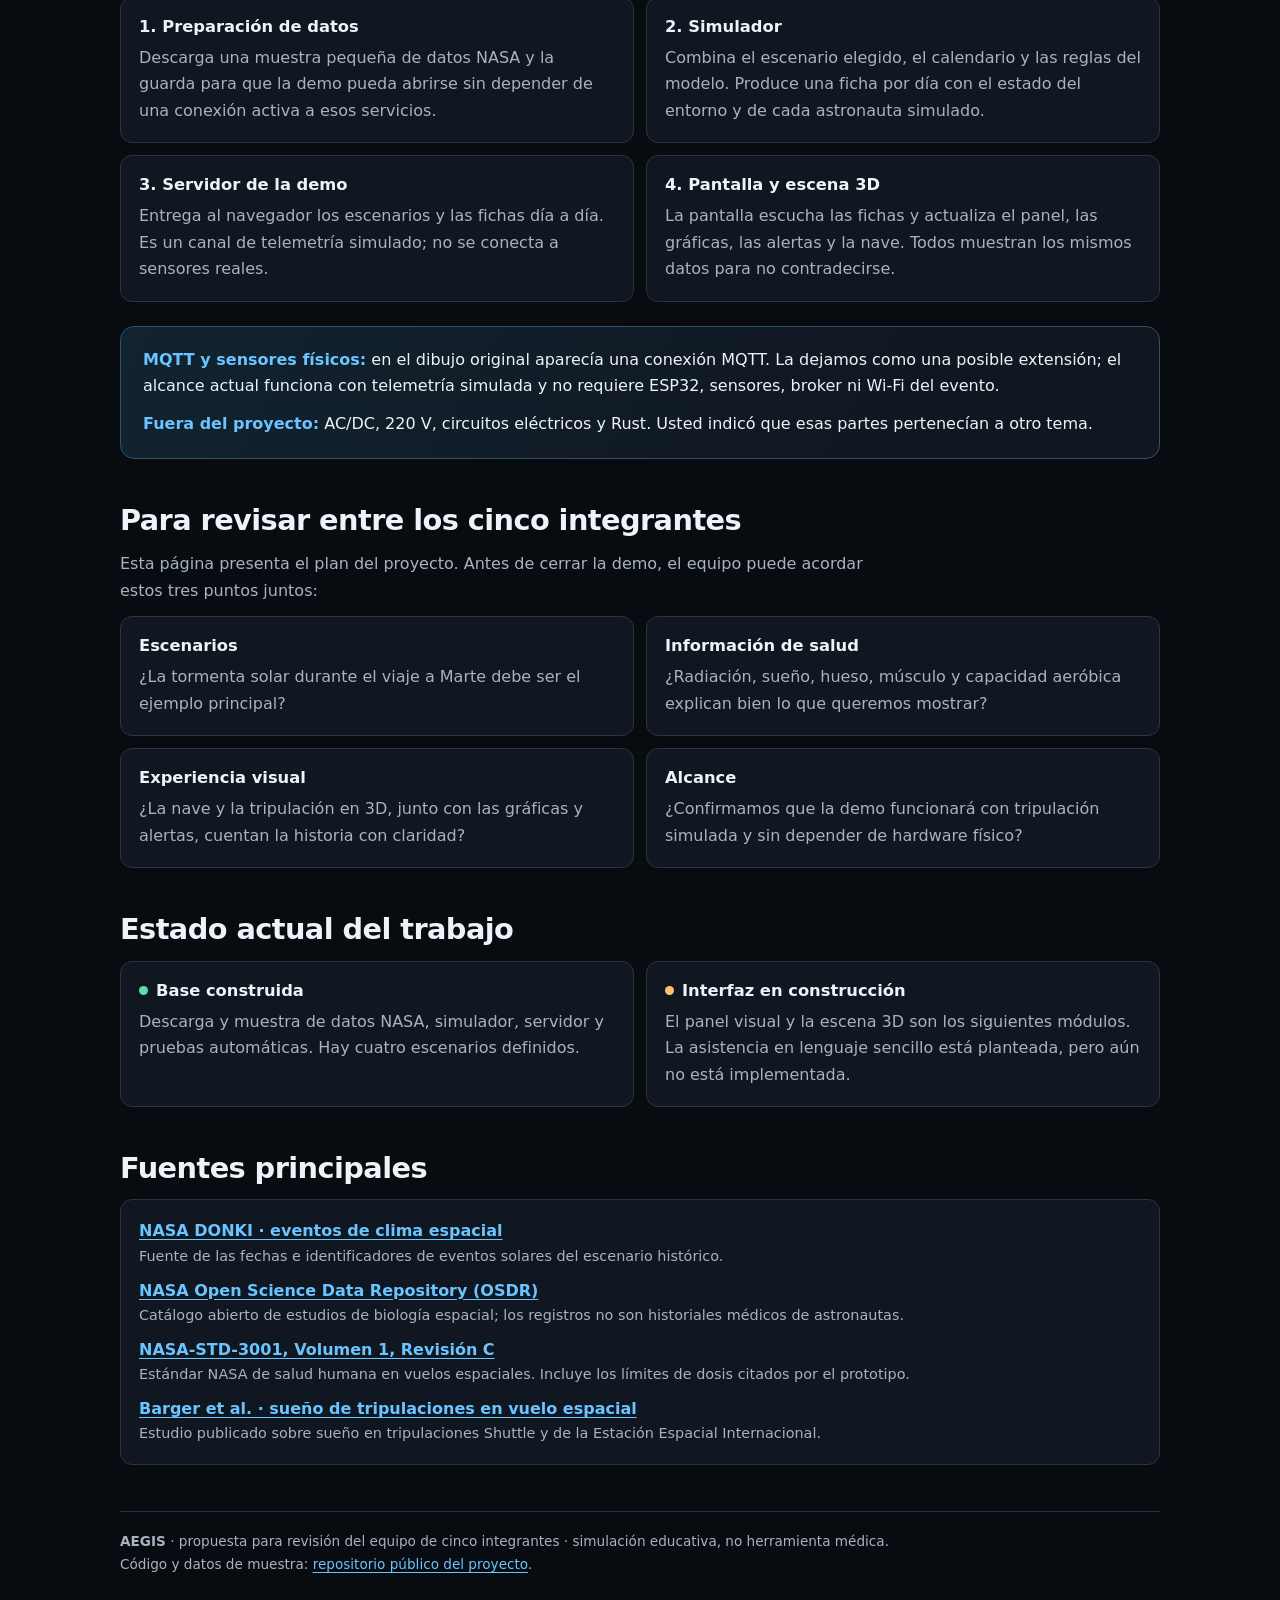
==== commit 80a9cc13: "docs: clarify AEGIS overview for the five-person team" ====
--- a/docs/index.html
+++ b/docs/index.html
@@ -3,610 +3,221 @@
   <head>
     <meta charset="utf-8" />
     <meta name="viewport" content="width=device-width, initial-scale=1" />
-    <title>AEGIS · Arquitectura y lógica del sistema</title>
+    <meta name="description" content="Qué construye AEGIS, cómo se simulan escenarios de salud para una misión a Marte y qué datos son reales o simulados." />
+    <title>AEGIS · Qué vamos a construir</title>
     <style>
       :root {
-        --bg: #07090d;
-        --panel: #0e1319;
-        --panel-2: #121922;
-        --line: #1e2833;
-        --ink: #e8eef5;
-        --ink-dim: #8b9aa8;
-        --accent: #4ea8de;
-        --ok: #3ddc97;
-        --warn: #ffb454;
-        --crit: #ff5d5d;
-        --mono: ui-monospace, "SF Mono", "JetBrains Mono", Menlo, monospace;
-        --sans: system-ui, -apple-system, "Segoe UI", Roboto, sans-serif;
-      }
-
+        color-scheme: dark;
+        --bg: #080b10;
+        --panel: #101720;
+        --panel-hi: #151f2a;
+        --line: #283542;
+        --text: #edf3f8;
+        --muted: #a6b4c1;
+        --blue: #69c4ff;
+        --green: #59dfaa;
+        --amber: #ffc16b;
+        --red: #ff7777;
+        --sans: system-ui, -apple-system, "Segoe UI", sans-serif;
+        --mono: ui-monospace, "SF Mono", Menlo, monospace;
+      }
       * { box-sizing: border-box; }
-
+      html { scroll-behavior: smooth; }
       body {
         margin: 0;
         background: var(--bg);
-        color: var(--ink);
-        font-family: var(--sans);
-        font-size: 15px;
-        line-height: 1.6;
-      }
-
-      .wrap { max-width: 1180px; margin: 0 auto; padding: 2.5rem 1.5rem 5rem; }
-
-      header.doc-head {
-        border-bottom: 1px solid var(--line);
-        padding-bottom: 1.5rem;
-        margin-bottom: 2.5rem;
-      }
-
-      .eyebrow {
-        font-family: var(--mono);
-        font-size: 0.7rem;
-        letter-spacing: 0.3em;
-        text-transform: uppercase;
-        color: var(--accent);
-      }
-
-      h1 {
-        font-size: clamp(1.7rem, 4vw, 2.5rem);
-        margin: 0.4rem 0 0.6rem;
-        letter-spacing: -0.02em;
-        font-weight: 650;
-      }
-
-      .lede { color: var(--ink-dim); max-width: 68ch; margin: 0; }
-
-      .badges { display: flex; flex-wrap: wrap; gap: 0.5rem; margin-top: 1.1rem; }
-
-      .badge {
-        font-family: var(--mono);
-        font-size: 0.7rem;
-        padding: 0.22rem 0.6rem;
-        border-radius: 999px;
-        border: 1px solid var(--line);
-        color: var(--ink-dim);
-        background: var(--panel);
-      }
-
-      .badge.ok { color: var(--ok); border-color: color-mix(in srgb, var(--ok) 40%, var(--line)); }
-      .badge.warn { color: var(--warn); border-color: color-mix(in srgb, var(--warn) 40%, var(--line)); }
-
-      section { margin-bottom: 3.2rem; scroll-margin-top: 1rem; }
-
-      h2 {
-        font-size: 0.78rem;
-        letter-spacing: 0.22em;
-        text-transform: uppercase;
-        color: var(--ink-dim);
-        font-weight: 600;
-        margin: 0 0 1.1rem;
-        display: flex;
-        align-items: center;
-        gap: 0.7rem;
-      }
-
-      h2::after {
-        content: "";
-        flex: 1;
-        height: 1px;
-        background: var(--line);
-      }
-
-      h3 { font-size: 1rem; margin: 1.6rem 0 0.6rem; font-weight: 600; }
-
-      p { margin: 0 0 0.9rem; }
-
-      a { color: var(--accent); }
-
-      .card {
-        background: var(--panel);
-        border: 1px solid var(--line);
-        border-radius: 12px;
-        padding: 1.2rem 1.3rem;
-      }
-
-      .diagram {
-        background: var(--panel);
-        border: 1px solid var(--line);
-        border-radius: 12px;
-        padding: 0.5rem;
-        overflow-x: auto;
-      }
-
-      .diagram svg { display: block; width: 100%; height: auto; min-width: 720px; }
-
-      .svg-box { fill: var(--panel-2); stroke: var(--line); stroke-width: 1.5; }
-      .svg-box-source { fill: var(--panel-2); stroke: color-mix(in srgb, var(--accent) 55%, var(--line)); stroke-width: 1.5; }
-      .svg-box-core { fill: var(--panel-2); stroke: color-mix(in srgb, var(--accent) 75%, transparent); stroke-width: 2; }
-      .svg-title { fill: var(--ink); font-family: var(--mono); font-size: 13px; }
-      .svg-sub { fill: var(--ink-dim); font-family: var(--sans); font-size: 11px; }
-      .svg-step { fill: var(--accent); font-family: var(--mono); font-size: 11px; }
-      .svg-label { fill: var(--ink-dim); font-family: var(--mono); font-size: 10.5px; }
-      .svg-flow { stroke: var(--line); stroke-width: 1.6; fill: none; }
-      .svg-flow-active { stroke: var(--accent); stroke-width: 1.8; fill: none; }
-      .svg-flow-dashed { stroke: color-mix(in srgb, var(--warn) 70%, transparent); stroke-width: 1.6; fill: none; stroke-dasharray: 5 4; }
-
-      .steps { display: grid; gap: 0.9rem; }
-
-      .step {
-        display: grid;
-        grid-template-columns: 2.2rem 1fr;
-        gap: 0.9rem;
-        align-items: start;
-        background: var(--panel);
-        border: 1px solid var(--line);
-        border-radius: 10px;
-        padding: 0.95rem 1.1rem;
-      }
-
-      .step-num {
-        font-family: var(--mono);
-        font-size: 0.8rem;
-        color: var(--accent);
-        border: 1px solid color-mix(in srgb, var(--accent) 40%, var(--line));
-        border-radius: 50%;
-        width: 2.2rem;
-        height: 2.2rem;
-        display: grid;
-        place-items: center;
-      }
-
-      .step h4 { margin: 0 0 0.25rem; font-size: 0.95rem; font-weight: 600; }
-      .step p { margin: 0; color: var(--ink-dim); font-size: 0.9rem; }
-
-      pre {
-        background: var(--panel-2);
-        border: 1px solid var(--line);
-        border-left: 3px solid color-mix(in srgb, var(--accent) 60%, var(--line));
-        border-radius: 8px;
-        padding: 0.95rem 1.1rem;
-        overflow-x: auto;
-        font-family: var(--mono);
-        font-size: 0.8rem;
-        line-height: 1.65;
-        margin: 0.6rem 0 1rem;
-        color: #d8e2ec;
-      }
-
-      code {
-        font-family: var(--mono);
-        font-size: 0.86em;
-        background: var(--panel-2);
-        border: 1px solid var(--line);
-        border-radius: 4px;
-        padding: 0.08em 0.35em;
-      }
-
-      pre code { background: none; border: 0; padding: 0; font-size: 1em; }
-
-      .c-comment { color: #66788a; }
-      .c-key { color: var(--accent); }
-      .c-num { color: var(--ok); }
-      .c-str { color: #d9a15c; }
-
-      table {
-        width: 100%;
-        border-collapse: collapse;
-        font-size: 0.86rem;
-        background: var(--panel);
-        border: 1px solid var(--line);
-        border-radius: 10px;
-        overflow: hidden;
-      }
-
-      th, td {
-        text-align: left;
-        padding: 0.6rem 0.8rem;
-        border-bottom: 1px solid var(--line);
-        vertical-align: top;
-      }
-
-      th {
-        font-family: var(--mono);
-        font-size: 0.68rem;
-        letter-spacing: 0.1em;
-        text-transform: uppercase;
-        color: var(--ink-dim);
-        font-weight: 600;
-        background: var(--panel-2);
-      }
-
-      tr:last-child td { border-bottom: 0; }
-
-      td code { white-space: nowrap; }
-
-      .split { display: grid; grid-template-columns: 1fr 1fr; gap: 1rem; }
-
-      .note {
-        border-left: 3px solid var(--warn);
-        background: color-mix(in srgb, var(--warn) 6%, var(--panel));
-        padding: 0.85rem 1rem;
-        border-radius: 0 8px 8px 0;
-        font-size: 0.9rem;
-        margin: 0.8rem 0;
-      }
-
-      .note strong { color: var(--warn); }
-
-      .tree {
-        font-family: var(--mono);
-        font-size: 0.78rem;
-        line-height: 1.75;
-        color: var(--ink-dim);
-        background: var(--panel);
-        border: 1px solid var(--line);
-        border-radius: 10px;
-        padding: 1rem 1.2rem;
-        overflow-x: auto;
-      }
-
-      .tree b { color: var(--ink); font-weight: 500; }
-      .tree i { color: #66788a; font-style: normal; }
-
-      footer.doc-foot {
-        border-top: 1px solid var(--line);
-        padding-top: 1.2rem;
-        color: var(--ink-dim);
-        font-size: 0.8rem;
-        display: flex;
-        justify-content: space-between;
-        gap: 1rem;
-        flex-wrap: wrap;
-      }
-
-      @media (max-width: 820px) {
-        .split { grid-template-columns: 1fr; }
+        color: var(--text);
+        font: 16px/1.65 var(--sans);
+      }
+      a { color: var(--blue); text-underline-offset: 3px; }
+      .page { width: min(100% - 36px, 1040px); margin: 0 auto; padding: 42px 0 64px; }
+      .eyebrow { color: var(--blue); font: 700 .72rem/1.4 var(--mono); letter-spacing: .13em; text-transform: uppercase; }
+      h1 { max-width: 800px; margin: 12px 0; font-size: clamp(2.1rem, 6vw, 4rem); line-height: 1.08; letter-spacing: -.045em; }
+      h2 { margin: 0 0 14px; font-size: clamp(1.35rem, 3vw, 1.8rem); line-height: 1.2; letter-spacing: -.02em; }
+      h3 { margin: 0 0 8px; font-size: 1.02rem; line-height: 1.3; }
+      p { margin: 0 0 12px; }
+      .intro { max-width: 760px; color: var(--muted); font-size: 1.1rem; }
+      .intro strong { color: var(--text); }
+      .hero { padding: 0 0 26px; border-bottom: 1px solid var(--line); }
+      .summary {
+        margin-top: 24px; padding: 20px 22px; border: 1px solid #31506a; border-radius: 14px;
+        background: linear-gradient(120deg, #122331, var(--panel) 75%);
+      }
+      .summary strong { color: var(--blue); }
+      .summary p:last-child { margin-bottom: 0; }
+      .quick { display: flex; flex-wrap: wrap; gap: 8px; margin-top: 18px; }
+      .tag { border: 1px solid var(--line); border-radius: 999px; padding: 4px 10px; color: var(--muted); font: .76rem var(--mono); }
+      section { margin-top: 44px; scroll-margin-top: 18px; }
+      .section-lede { max-width: 760px; color: var(--muted); }
+      .grid { display: grid; grid-template-columns: repeat(2, minmax(0, 1fr)); gap: 12px; }
+      .card { min-width: 0; padding: 18px; border: 1px solid var(--line); border-radius: 12px; background: var(--panel); }
+      .card p:last-child { margin-bottom: 0; }
+      .card p, .card li { color: var(--muted); }
+      .number { display: grid; place-items: center; width: 28px; height: 28px; margin-bottom: 10px; border: 1px solid #39617f; border-radius: 50%; color: var(--blue); font: .8rem var(--mono); }
+      .example { border-left: 3px solid var(--amber); background: #171811; }
+      .example h3 { color: var(--amber); }
+      .flow { display: grid; grid-template-columns: repeat(5, minmax(0, 1fr)); gap: 22px; margin-top: 20px; }
+      .flow-step { position: relative; padding: 16px 14px; border: 1px solid var(--line); border-radius: 12px; background: var(--panel); }
+      .flow-step:not(:last-child)::after { content: "→"; position: absolute; top: 42%; right: -19px; color: var(--blue); font: 1rem var(--mono); }
+      .flow-step b { display: block; margin: 4px 0; }
+      .flow-step span { display: block; color: var(--muted); font-size: .87rem; }
+      .flow-step .number { margin-bottom: 8px; }
+      .legend { display: grid; grid-template-columns: 1fr 1fr; gap: 12px; margin-top: 16px; }
+      .legend .card { padding: 16px; }
+      .label { display: inline-block; margin-bottom: 8px; padding: 3px 8px; border-radius: 999px; font: .72rem var(--mono); }
+      .real { color: var(--green); border: 1px solid #326a55; }
+      .sim { color: var(--amber); border: 1px solid #705c35; }
+      .list { margin: 8px 0 0; padding-left: 20px; }
+      .list li { margin: 5px 0; }
+      .scenario-list { display: grid; gap: 10px; margin-top: 16px; }
+      .scenario { display: grid; grid-template-columns: 190px 1fr; gap: 16px; align-items: start; padding: 16px 18px; border: 1px solid var(--line); border-radius: 12px; background: var(--panel); }
+      .scenario b { color: var(--blue); }
+      .scenario p { margin: 0; color: var(--muted); }
+      .warning { margin-top: 16px; padding: 16px 18px; border: 1px solid #66532f; border-radius: 12px; background: #17150f; color: var(--muted); }
+      .warning strong { color: var(--amber); }
+      .status { display: grid; grid-template-columns: 1fr 1fr; gap: 12px; }
+      .status h3 { display: flex; align-items: center; gap: 8px; }
+      .dot { width: 9px; height: 9px; border-radius: 50%; background: var(--green); }
+      .dot.plan { background: var(--amber); }
+      .source-list { display: grid; gap: 9px; }
+      .source-list a { display: block; font-weight: 600; }
+      .source-list span { display: block; color: var(--muted); font-size: .9rem; }
+      .not { color: var(--red); }
+      footer { margin-top: 46px; padding-top: 18px; border-top: 1px solid var(--line); color: var(--muted); font-size: .85rem; }
+      @media (max-width: 760px) {
+        .flow { grid-template-columns: 1fr; gap: 10px; }
+        .flow-step:not(:last-child)::after { content: "↓"; top: auto; bottom: -19px; right: 50%; z-index: 1; }
+        .grid, .legend, .status { grid-template-columns: 1fr; }
+        .scenario { grid-template-columns: 1fr; gap: 4px; }
+        .page { width: min(100% - 26px, 1040px); padding-top: 28px; }
       }
     </style>
   </head>
   <body>
-    <div class="wrap">
-      <header class="doc-head">
-        <span class="eyebrow">NASA Space Apps Challenge 2026 · Create Health Monitoring Software for Astronauts on Space Missions</span>
-        <h1>AEGIS — arquitectura y lógica del sistema</h1>
-        <p class="lede">
-          Simulador de escenarios de salud de tripulación para una misión a Marte. La actividad
-          solar es real, la fisiología son tasas publicadas, y cada umbral muestra su fuente.
-          Este documento describe cómo encajan las piezas y cómo se calcula un día de misión.
+    <main class="page">
+      <header class="hero">
+        <div class="eyebrow">NASA Space Apps Challenge · Health Monitoring Software</div>
+        <h1>AEGIS: cuidar la salud de la tripulación durante un viaje a Marte</h1>
+        <p class="intro">
+          <strong>AEGIS será un simulador interactivo.</strong> El equipo elige una situación espacial y observa
+          cómo podría cambiar la salud de una tripulación a lo largo de la misión. Una escena 3D muestra la nave
+          y los astronautas; un panel explica los cambios y señala sus fuentes.
         </p>
-        <div class="badges">
-          <span class="badge ok">37 pruebas en verde</span>
-          <span class="badge ok">214 eventos SEP reales</span>
-          <span class="badge ok">58 estudios OSDR</span>
-          <span class="badge">Python stdlib + JavaScript, sin instalación</span>
-          <span class="badge ok">cifras verificadas contra NASA-STD-3001 Rev C</span>
+        <div class="summary">
+          <p><strong>En una frase:</strong> elegimos un escenario —por ejemplo, una tormenta solar— y AEGIS muestra
+            qué indicadores de salud podrían verse afectados, cómo evolucionan y por qué aparece una alerta.</p>
+          <p>No es una nave real, no recibe señales de astronautas reales y no diagnostica ni recomienda tratamientos.
+            Es una demostración educativa basada en datos históricos y modelos simplificados.</p>
+        </div>
+        <div class="quick" aria-label="Resumen del proyecto">
+          <span class="tag">varios escenarios</span>
+          <span class="tag">tripulación simulada</span>
+          <span class="tag">visualización 3D</span>
+          <span class="tag">datos NASA citados</span>
+          <span class="tag">sin hardware requerido</span>
+          <span class="tag">para revisar entre 5 integrantes</span>
         </div>
       </header>
 
-      <section id="arquitectura">
-        <h2>1 · Arquitectura</h2>
-        <div class="diagram">
-          <svg viewBox="0 0 1000 700" role="img" aria-label="Diagrama de arquitectura del sistema AEGIS">
-            <defs>
-              <marker id="arrow" markerWidth="9" markerHeight="9" refX="7" refY="4.5" orient="auto">
-                <path d="M0,0 L9,4.5 L0,9 z" fill="#1e2833" />
-              </marker>
-              <marker id="arrow-active" markerWidth="9" markerHeight="9" refX="7" refY="4.5" orient="auto">
-                <path d="M0,0 L9,4.5 L0,9 z" fill="#4ea8de" />
-              </marker>
-              <marker id="arrow-warn" markerWidth="9" markerHeight="9" refX="7" refY="4.5" orient="auto">
-                <path d="M0,0 L9,4.5 L0,9 z" fill="#ffb454" />
-              </marker>
-            </defs>
-
-            <!-- Fuentes públicas -->
-            <rect class="svg-box-source" x="120" y="20" width="250" height="62" rx="9" />
-            <text class="svg-step" x="136" y="42">FUENTE REAL</text>
-            <text class="svg-title" x="136" y="60">NASA DONKI · SEP</text>
-            <text class="svg-sub" x="136" y="75">partículas solares, JSON abierto</text>
-
-            <rect class="svg-box-source" x="640" y="20" width="250" height="62" rx="9" />
-            <text class="svg-step" x="656" y="42">FUENTE REAL</text>
-            <text class="svg-title" x="656" y="60">NASA OSDR · ALSDA</text>
-            <text class="svg-sub" x="656" y="75">estudios de fisiología de vuelo</text>
-
-            <path class="svg-flow" d="M245 82 L245 120" marker-end="url(#arrow)" />
-            <path class="svg-flow" d="M765 82 L765 120" marker-end="url(#arrow)" />
-            <text class="svg-label" x="255" y="106">fetch, una vez</text>
-            <text class="svg-label" x="775" y="106">fetch, una vez</text>
-
-            <!-- Muestra versionada -->
-            <rect class="svg-box" x="230" y="120" width="550" height="62" rx="9" />
-            <text class="svg-step" x="246" y="142">PASO 1 · MUESTRA VERSIONADA</text>
-            <text class="svg-title" x="246" y="160">data/donki-sep.json · data/osdr-bone-studies.json</text>
-            <text class="svg-sub" x="246" y="175">el dataset completo nunca entra al repositorio; la muestra se regenera con un comando</text>
-
-            <path class="svg-flow-active" d="M505 182 L505 222" marker-end="url(#arrow-active)" />
-            <text class="svg-label" x="515" y="208">carga en memoria</text>
-
-            <!-- Motor -->
-            <rect class="svg-box-core" x="230" y="222" width="550" height="96" rx="9" />
-            <text class="svg-step" x="246" y="244">PASO 2 · MOTOR DE ESCENARIOS</text>
-            <text class="svg-title" x="246" y="263">engine/radiation.py · physiology.py · simulator.py</text>
-            <text class="svg-sub" x="246" y="281">gcr + eventos SEP del día → dosis · acumulación de hueso, músculo, sueño, estrés</text>
-            <text class="svg-sub" x="246" y="297">engine/citations.py guarda cada constante con su fuente</text>
-            <text class="svg-sub" x="246" y="311">salida: un frame JSON por día de misión</text>
-
-            <path class="svg-flow-active" d="M505 318 L505 358" marker-end="url(#arrow-active)" />
-            <text class="svg-label" x="515" y="344">1 frame = 1 día</text>
-
-            <!-- Servidor -->
-            <rect class="svg-box-core" x="230" y="358" width="550" height="86" rx="9" />
-            <text class="svg-step" x="246" y="380">PASO 3 · SERVIDOR DE TELEMETRÍA</text>
-            <text class="svg-title" x="246" y="399">server/app.py — sólo biblioteca estándar</text>
-            <text class="svg-sub" x="246" y="417">GET /api/scenarios · /api/simulate · /api/evidence · /stream (SSE)</text>
-            <text class="svg-sub" x="246" y="433">el mismo frame se publica tal cual por MQTT si se habilita</text>
-
-            <path class="svg-flow-active" d="M505 444 L505 486" marker-end="url(#arrow-active)" />
-            <text class="svg-label" x="515" y="472">text/event-stream</text>
-
-            <!-- Orquestador -->
-            <rect class="svg-box" x="230" y="486" width="550" height="66" rx="9" />
-            <text class="svg-step" x="246" y="508">PASO 4 · ORQUESTADOR EN EL NAVEGADOR</text>
-            <text class="svg-title" x="246" y="527">web/js/app.js</text>
-            <text class="svg-sub" x="246" y="543">recibe, guarda historial y publica el evento DOM «aegis:frame»</text>
-
-            <path class="svg-flow" d="M400 552 L400 596" marker-end="url(#arrow)" />
-            <path class="svg-flow" d="M610 552 L610 596" marker-end="url(#arrow)" />
-            <text class="svg-label" x="300" y="580">evento DOM</text>
-            <text class="svg-label" x="620" y="580">evento DOM</text>
-
-            <!-- Módulos -->
-            <rect class="svg-box" x="200" y="596" width="270" height="66" rx="9" />
-            <text class="svg-step" x="216" y="618">PASO 5a</text>
-            <text class="svg-title" x="216" y="637">web/js/dashboard.js</text>
-            <text class="svg-sub" x="216" y="653">gráficas, alertas citadas, triage</text>
-
-            <rect class="svg-box" x="540" y="596" width="270" height="66" rx="9" />
-            <text class="svg-step" x="556" y="618">PASO 5b</text>
-            <text class="svg-title" x="556" y="637">web/js/scene.js</text>
-            <text class="svg-sub" x="556" y="653">nave, Marte y astronauta en 3D</text>
-
-            <!-- Evidencia: server -> corpus -->
-            <path class="svg-flow-dashed" d="M780 401 L940 401 L940 51 L893 51" marker-end="url(#arrow-warn)" />
-            <text class="svg-label" x="792" y="342">/api/evidence</text>
-            <text class="svg-label" x="792" y="358">devuelve estudios</text>
-            <text class="svg-label" x="792" y="374">reales, nunca</text>
-            <text class="svg-label" x="792" y="390">inventados</text>
-          </svg>
-        </div>
-        <p class="note">
-          <strong>Regla de diseño:</strong> ningún módulo conoce a otro. El bus es el frame JSON.
-          Por eso el visor 3D puede sustituirse por Unity sin tocar el motor, y por eso las piezas
-          se construyen en paralelo sin pisarse.
-        </p>
-      </section>
-
-      <section id="logica">
-        <h2>2 · La lógica: un día de misión</h2>
-        <div class="steps">
-          <div class="step">
-            <div class="step-num">1</div>
-            <div>
-              <h4>Fecha real</h4>
-              <p>El día simulado <code>d</code> se traduce a un día de calendario:
-                <code>fecha = epoch + d</code>. La misión vive en el calendario real, no en el vacío.</p>
-            </div>
-          </div>
-          <div class="step">
-            <div class="step-num">2</div>
-            <div>
-              <h4>Entorno de radiación</h4>
-              <p>Fondo de rayos cósmicos galácticos según la fase, más la dosis de los eventos
-                solares que DONKI registró en esa fecha concreta.</p>
-            </div>
-          </div>
-          <div class="step">
-            <div class="step-num">3</div>
-            <div>
-              <h4>Estado de cada tripulante</h4>
-              <p>Acumulación diaria de dosis, hueso y músculo; sueño, estrés y frecuencia cardíaca
-                derivados de la carga del día.</p>
-            </div>
-          </div>
-          <div class="step">
-            <div class="step-num">4</div>
-            <div>
-              <h4>Alertas explicables</h4>
-              <p>Cada umbral cruzado genera una alerta con su valor, su límite y el documento
-                del que sale ese límite.</p>
-            </div>
-          </div>
-          <div class="step">
-            <div class="step-num">5</div>
-            <div>
-              <h4>Publicación</h4>
-              <p>El frame se emite por SSE. El dashboard dibuja, la escena 3D colorea, y el
-                triage busca el estudio de OSDR que respalda el indicador alterado.</p>
-            </div>
-          </div>
-        </div>
-
-        <h3>El cálculo, sin adornos</h3>
-        <pre><code><span class="c-comment"># ---- radiación ----</span>
-gcr       = <span class="c-num">1.3</span> mSv/día en tránsito   |  <span class="c-num">0.9</span> mSv/día en superficie   <span class="c-comment">(diseño, NASA-STD-3001 §4.8.5)</span>
-sep_día   = <span class="c-num">2.0</span> mSv si DONKI registró un evento esa fecha calendario   <span class="c-comment">(por día de evento, no por fila)</span>
-dosis_día = gcr + sep_día
-dosis_acumulada += dosis_día
-
-<span class="c-comment"># ---- fisiología, por tripulante ----</span>
-bmd      -= (<span class="c-num">1.0</span> %/mes ÷ <span class="c-num">30.4</span>) × <span class="c-num">0.5</span> si está en superficie
-músculo  -= (<span class="c-num">1.5</span> %/mes ÷ <span class="c-num">30.4</span>) × <span class="c-num">0.5</span> si está en superficie
-aeróbico -= (<span class="c-num">2.5</span> %/mes ÷ <span class="c-num">30.4</span>) × <span class="c-num">0.5</span> si está en superficie, tope −<span class="c-num">25</span> %
-sueño     = <span class="c-num">6.1</span> h + ruido − <span class="c-num">0.8</span> si hay tormenta
-estrés    = <span class="c-num">0.20</span> + <span class="c-num">0.35</span>·tormenta + deuda_de_sueño/<span class="c-num">60</span> + ruido
-fc        = base(<span class="c-num">62</span>–<span class="c-num">74</span>) + min(<span class="c-num">12</span>, dosis/<span class="c-num">90</span>) + <span class="c-num">8</span>·tormenta + ruido
-spo2      = <span class="c-num">97</span> − <span class="c-num">0.4</span>·tormenta + ruido
-
-<span class="c-comment"># ---- alertas ----</span>
-dosis ≥ <span class="c-num">600</span> mSv · dosis aguda ≥ <span class="c-num">250</span> mSv · tormenta activa
-sueño &lt; <span class="c-num">5.5</span> h · hueso ≤ −<span class="c-num">6</span> % · estrés ≥ <span class="c-num">0.75</span></code></pre>
-
-        <h3>Variables y su fuente</h3>
-        <table>
-          <thead>
-            <tr><th>Variable</th><th>Valor</th><th>Fuente declarada</th></tr>
-          </thead>
-          <tbody>
-            <tr><td>Dosis de carrera</td><td>600 mSv</td><td>NASA-STD-3001 Vol 1 Rev C §4.8.2 — universal, sin distinción de edad ni sexo</td></tr>
-            <tr><td>Dosis aguda por evento de referencia</td><td>250 mSv</td><td>NASA-STD-3001 Vol 1 Rev C §4.8.3</td></tr>
-            <tr><td>Rayos cósmicos, tránsito</td><td>1.3 mSv/día</td><td>NASA-STD-3001 Rev C §4.8.5, tasa de diseño en espacio libre</td></tr>
-            <tr><td>Rayos cósmicos, superficie</td><td>0.9 mSv/día</td><td>NASA-STD-3001 Rev C §4.8.5, tasa de diseño en superficie planetaria</td></tr>
-            <tr><td>Ambiente exterior medido</td><td>1.84 / 0.64 mSv/día</td><td>Zeitlin 2013 y Hassler 2014, <i>Science</i> (MSL/RAD, fuera del casco) — contexto, no dosis de tripulación</td></tr>
-            <tr><td>Pérdida ósea</td><td>1.0 %/mes (×0.5 en Marte)</td><td>LeBlanc et al. 2000; Sibonga et al. 2007: 1–1.5 %/mes en cadera</td></tr>
-            <tr><td>Pérdida muscular</td><td>1.5 %/mes</td><td>LeBlanc et al. 2000, <i>J Appl Physiol</i> 89:2158 (5–17 % en 16–28 semanas)</td></tr>
-            <tr><td>Capacidad aeróbica</td><td>2.5 %/mes, tope −25 %</td><td>NASA-STD-3001 Rev C: 15 % de declive medio en seis meses</td></tr>
-            <tr><td>Sueño basal</td><td>6.1 h</td><td>Barger et al. 2014, <i>Lancet Neurology</i> 13(9):904 (6.09 ± 0.67 h)</td></tr>
-            <tr><td>Dosis por día de evento solar</td><td>2.0 mSv</td><td>Valores publicados por evento: 1.2–19.5 mSv según blindaje. No existe conversión publicada de pfu a mSv</td></tr>
-            <tr><td>Índice de estrés</td><td>0–1 <b>(proxy)</b></td><td>Indicador compuesto, no escala clínica</td></tr>
-            <tr><td>Frecuencia cardíaca y SpO₂</td><td><b>sin umbral</b></td><td>Ninguna norma publicada: NASA-STD-3001 no fija valores en vuelo. Se muestran como telemetría descriptiva y nunca generan alerta</td></tr>
-          </tbody>
-        </table>
-      </section>
-
-      <section id="contratos">
-        <h2>3 · Contratos entre piezas</h2>
-        <p>Un frame del motor, capturado de una ejecución real en el día 24 del escenario
-          de tormenta: <code>2024-05-09</code>, con un evento SEP verdadero.</p>
-        <pre><code>{
-  <span class="c-key">"t_day"</span>: <span class="c-num">24.0</span>,
-  <span class="c-key">"calendar_day"</span>: <span class="c-str">"2024-05-09"</span>,
-  <span class="c-key">"phase"</span>: <span class="c-str">"transit_out"</span>,
-  <span class="c-key">"environment"</span>: {
-    <span class="c-key">"sep_active"</span>: true,
-    <span class="c-key">"sep_event_id"</span>: <span class="c-str">"2024-05-09T13:59Z"</span>,
-    <span class="c-key">"gcr_msv_day"</span>: <span class="c-num">1.3</span>,
-    <span class="c-key">"shield_g_cm2"</span>: <span class="c-num">20.0</span>
-  },
-  <span class="c-key">"crew"</span>: [{
-    <span class="c-key">"id"</span>: <span class="c-str">"CDR"</span>, <span class="c-key">"role"</span>: <span class="c-str">"Commander"</span>,
-    <span class="c-key">"hr_bpm"</span>: <span class="c-num">75.4</span>, <span class="c-key">"spo2_pct"</span>: <span class="c-num">96.9</span>, <span class="c-key">"sleep_h"</span>: <span class="c-num">6.6</span>,
-    <span class="c-key">"stress_index"</span>: <span class="c-num">0.75</span>, <span class="c-key">"bmd_pct"</span>: <span class="c-num">-0.82</span>,
-    <span class="c-key">"aerobic_pct"</span>: <span class="c-num">-2.1</span>, <span class="c-key">"dose_msv"</span>: <span class="c-num">34.5</span>,
-    <span class="c-key">"dose_rate_msv_day"</span>: <span class="c-num">3.3</span>
-  }],
-  <span class="c-key">"alerts"</span>: [{
-    <span class="c-key">"indicator"</span>: <span class="c-str">"sep_active"</span>, <span class="c-key">"severity"</span>: <span class="c-str">"warning"</span>,
-    <span class="c-key">"message"</span>: <span class="c-str">"Solar energetic particle event in progress…"</span>,
-    <span class="c-key">"source"</span>: <span class="c-str">"DONKI SEP 2024-05-09T13:59Z"</span>
-  }]
-}</code></pre>
-
-        <div class="split">
-          <div class="card">
-            <h3 style="margin-top: 0">Evento DOM</h3>
-            <pre style="margin-bottom: 0"><code>window.addEventListener(
-  <span class="c-str">"aegis:frame"</span>, e =&gt; {
-    e.detail.frame      <span class="c-comment">// un día</span>
-    e.detail.history    <span class="c-comment">// días previos</span>
-    e.detail.scenario   <span class="c-comment">// id activo</span>
-  })</code></pre>
-          </div>
-          <div class="card">
-            <h3 style="margin-top: 0">Endpoints</h3>
-            <table style="border: 0; background: none">
-              <tbody>
-                <tr><td><code>/api/scenarios</code></td><td>catálogo</td></tr>
-                <tr><td><code>/api/simulate</code></td><td>timeline completo</td></tr>
-                <tr><td><code>/stream</code></td><td>SSE en vivo</td></tr>
-                <tr><td><code>/api/evidence</code></td><td>estudios OSDR</td></tr>
-              </tbody>
-            </table>
-          </div>
-        </div>
+      <section id="experiencia">
+        <h2>¿Qué verá la persona que use la demo?</h2>
+        <p class="section-lede">La pantalla reúne el escenario y la información de salud. La persona puede seguir la misión día a día y entender de dónde viene cada alerta.</p>
+        <div class="grid">
+          <article class="card"><div class="number">1</div><h3>La misión en 3D</h3><p>Una nave, Marte y una tripulación simulada. La escena cambia según la etapa del viaje y resalta visualmente si el escenario presenta un riesgo.</p></article>
+          <article class="card"><div class="number">2</div><h3>Indicadores de salud</h3><p>Tarjetas y gráficas muestran radiación acumulada, sueño, hueso, músculo y capacidad aeróbica. Frecuencia cardíaca y oxígeno aparecen como datos ilustrativos, sin umbrales médicos.</p></article>
+          <article class="card"><div class="number">3</div><h3>Alertas con explicación</h3><p>Si se supera un umbral del modelo, la alerta muestra el valor, el motivo y la fuente. La pantalla distingue una señal del escenario de un problema médico real.</p></article>
+          <article class="card"><div class="number">4</div><h3>Ayuda para entender la evidencia</h3><p>La propuesta incluye un módulo que resumirá la alerta en lenguaje sencillo y enlazará estudios de NASA. No inventará estudios ni dará diagnósticos; ese módulo aún no está implementado.</p></article>
+        </div>
+      </section>
+
+      <section id="ejemplo">
+        <h2>Un ejemplo de principio a fin</h2>
+        <article class="card example">
+          <h3>Escenario: tormenta solar durante el viaje a Marte</h3>
+          <p>Seleccionamos el escenario histórico de mayo de 2024. AEGIS encuentra eventos solares reales de NASA DONKI en esas fechas y los coloca en el calendario simulado. En el día de uno de esos eventos, el panel lo destaca; la gráfica muestra cómo cambian los indicadores del modelo y la tripulación aparece resaltada en la escena 3D. La alerta explica que se trata de actividad solar y enlaza la evidencia disponible.</p>
+          <p><strong>Importante:</strong> el dato de DONKI es una medición de partículas, no una dosis exacta recibida por una persona. AEGIS no puede calcular esa dosis sólo con ese dato; la respuesta del modelo es una aproximación declarada, no una predicción.</p>
+        </article>
+      </section>
+
+      <section id="recorrido">
+        <h2>¿Cómo trabaja el sistema?</h2>
+        <p class="section-lede">Piense en cada día de misión como una ficha. El simulador crea la ficha y las pantallas la convierten en información fácil de seguir.</p>
+        <div class="flow" aria-label="Flujo de información del sistema">
+          <div class="flow-step"><div class="number">1</div><b>Datos de NASA</b><span>Eventos solares e investigaciones publicadas.</span></div>
+          <div class="flow-step"><div class="number">2</div><b>Elegir escenario</b><span>Tormenta, viaje largo, día tranquilo o evento de prueba.</span></div>
+          <div class="flow-step"><div class="number">3</div><b>Simular un día</b><span>El modelo actualiza entorno e indicadores de la tripulación ficticia.</span></div>
+          <div class="flow-step"><div class="number">4</div><b>Explicar alertas</b><span>Se compara con límites citados y se muestra la causa.</span></div>
+          <div class="flow-step"><div class="number">5</div><b>Verlo y explorarlo</b><span>Panel, gráficas, escena 3D y evidencia relacionada.</span></div>
+        </div>
+      </section>
+
+      <section id="realidad">
+        <h2>¿Qué es real y qué es simulado?</h2>
+        <p class="section-lede">Esta distinción es esencial: el proyecto usa observaciones reales como contexto, pero no tiene datos privados de astronautas.</p>
+        <div class="legend">
+          <article class="card"><span class="label real">DATOS REALES</span><h3>Lo que viene de fuentes públicas</h3><ul class="list"><li>Fechas e identificadores de eventos de partículas solares registrados por NASA DONKI.</li><li>Fichas de investigaciones de biología espacial de NASA OSDR.</li><li>Normas y estudios publicados que sirven de referencia para algunos valores.</li></ul></article>
+          <article class="card"><span class="label sim">SIMULACIÓN</span><h3>Lo que crea el modelo</h3><ul class="list"><li>Los cuatro astronautas y sus lecturas diarias; no son personas reales.</li><li>La evolución del sueño, hueso, músculo y capacidad aeróbica durante la misión.</li><li>El índice de estrés y la respuesta simplificada a eventos solares.</li><li>La animación de la nave, Marte y las alertas.</li></ul></article>
+        </div>
+        <div class="warning"><strong>Límite científico:</strong> la conversión de actividad solar a dosis personal requiere conocer el espectro de partículas y el blindaje de la nave. El prototipo no tiene esos datos completos. Por eso no presentamos la dosis de un evento como una medición real; mostramos la simplificación y su fuente junto al resultado.</div>
       </section>
 
       <section id="escenarios">
-        <h2>4 · Escenarios</h2>
-        <table>
-          <thead>
-            <tr><th>Id</th><th>Duración</th><th>Qué demuestra</th></tr>
-          </thead>
-          <tbody>
-            <tr>
-              <td><code>mars_storm_2024</code></td><td>90 días</td>
-              <td>Cruza la serie de tormentas de mayo de 2024, la mayor del ciclo solar 25. 6 días con eventos reales.</td>
-            </tr>
-            <tr>
-              <td><code>mars_full_transit</code></td><td>900 días</td>
-              <td>Misión completa: ida, estancia y vuelta, con toda la actividad solar registrada entre 2024 y 2026.</td>
-            </tr>
-            <tr>
-              <td><code>quiet_cruise</code></td><td>30 días</td>
-              <td>Control: sin tormenta, la tripulación debe permanecer nominal. Si aquí salta una alerta crítica, el motor está mal.</td>
-            </tr>
-            <tr>
-              <td><code>design_reference_spe</code></td><td>12 días</td>
-              <td>Peor caso: un evento único de 250 mSv, el de referencia de diseño de la NASA. Demuestra que la alerta aguda dispara cuando debe.</td>
-            </tr>
-          </tbody>
-        </table>
-      </section>
-
-      <section id="estructura">
-        <h2>5 · Estructura del repositorio</h2>
-        <div class="tree">
-<b>hackaton/</b>
-├── <b>pipeline/</b>            <i>descarga reproducible de la muestra</i>
-│   ├── fetch_donki.py      <i>documenta el límite de 60 días de la API</i>
-│   └── fetch_osdr.py
-├── <b>data/</b>                <i>muestra versionada + contrato</i>
-│   ├── manifest.json       <i>contrato del frame y unidades</i>
-│   ├── donki-sep.json      <i>214 eventos reales</i>
-│   └── osdr-bone-studies.json
-├── <b>engine/</b>              <i>la lógica, sin servidor ni navegador</i>
-│   ├── citations.py        <i>cada número con su fuente</i>
-│   ├── radiation.py
-│   ├── physiology.py
-│   ├── scenarios.py
-│   └── simulator.py
-├── <b>server/</b>              <i>HTTP y SSE, sólo stdlib</i>
-│   └── app.py
-├── <b>web/</b>
-│   ├── index.html
-│   ├── css/app.css
-│   ├── js/app.js           <i>orquestador</i>
-│   ├── js/dashboard.js     <i>gráficas, alertas, triage</i>
-│   ├── js/scene.js         <i>3D</i>
-│   └── vendor/three.module.js
-├── <b>tests/</b>               <i>32 pruebas, sin red</i>
-│   ├── test_pipeline.py
-│   ├── test_engine.py
-│   └── test_server.py
-└── <b>odd/tasks/aegis.md</b>   <i>pliego: specs, tareas y registro</i>
+        <h2>Situaciones que queremos demostrar</h2>
+        <div class="scenario-list">
+          <article class="scenario"><b>Tormenta solar<br />90 días</b><p>Una ventana histórica alrededor de mayo de 2024. Sirve para ver cómo el sistema señala actividad solar registrada de verdad.</p></article>
+          <article class="scenario"><b>Viaje completo<br />900 días</b><p>Un ejemplo de misión con salida, estancia en Marte y regreso. Permite observar tendencias acumuladas; no es un pronóstico de una misión real.</p></article>
+          <article class="scenario"><b>Viaje tranquilo<br />30 días</b><p>Escenario de control: ayuda a comprobar qué muestra el sistema cuando no hay eventos solares destacados.</p></article>
+          <article class="scenario"><b>Evento de referencia<br />12 días</b><p>Prueba controlada que usa el límite de diseño de NASA para verificar que la alerta aguda funciona. No representa una observación real de DONKI.</p></article>
+        </div>
+      </section>
+
+      <section id="piezas">
+        <h2>¿Qué piezas vamos a construir?</h2>
+        <div class="grid">
+          <article class="card"><h3>1. Preparación de datos</h3><p>Descarga una muestra pequeña de datos NASA y la guarda para que la demo pueda abrirse sin depender de una conexión activa a esos servicios.</p></article>
+          <article class="card"><h3>2. Simulador</h3><p>Combina el escenario elegido, el calendario y las reglas del modelo. Produce una ficha por día con el estado del entorno y de cada astronauta simulado.</p></article>
+          <article class="card"><h3>3. Servidor de la demo</h3><p>Entrega al navegador los escenarios y las fichas día a día. Es un canal de telemetría simulado; no se conecta a sensores reales.</p></article>
+          <article class="card"><h3>4. Pantalla y escena 3D</h3><p>La pantalla escucha las fichas y actualiza el panel, las gráficas, las alertas y la nave. Todos muestran los mismos datos para no contradecirse.</p></article>
+        </div>
+        <div class="summary">
+          <p><strong>MQTT y sensores físicos:</strong> en el dibujo original aparecía una conexión MQTT. La dejamos como una posible extensión; el alcance actual funciona con telemetría simulada y no requiere ESP32, sensores, broker ni Wi-Fi del evento.</p>
+          <p><strong>Fuera del proyecto:</strong> AC/DC, 220 V, circuitos eléctricos y Rust. Usted indicó que esas partes pertenecían a otro tema.</p>
+        </div>
+      </section>
+
+      <section id="revision">
+        <h2>Para revisar entre los cinco integrantes</h2>
+        <p class="section-lede">Esta página presenta el plan del proyecto. Antes de cerrar la demo, el equipo puede acordar estos tres puntos juntos:</p>
+        <div class="grid">
+          <article class="card"><h3>Escenarios</h3><p>¿La tormenta solar durante el viaje a Marte debe ser el ejemplo principal?</p></article>
+          <article class="card"><h3>Información de salud</h3><p>¿Radiación, sueño, hueso, músculo y capacidad aeróbica explican bien lo que queremos mostrar?</p></article>
+          <article class="card"><h3>Experiencia visual</h3><p>¿La nave y la tripulación en 3D, junto con las gráficas y alertas, cuentan la historia con claridad?</p></article>
+          <article class="card"><h3>Alcance</h3><p>¿Confirmamos que la demo funcionará con tripulación simulada y sin depender de hardware físico?</p></article>
         </div>
       </section>
 
       <section id="estado">
-        <h2>6 · Estado y límites declarados</h2>
-        <div class="split">
-          <div class="card">
-            <h3 style="margin-top: 0">Funciona y está probado</h3>
-            <ul style="margin: 0; padding-left: 1.1rem; color: var(--ink-dim)">
-              <li>Descarga real de DONKI y OSDR, con validación del límite de 60 días.</li>
-              <li>Motor determinista: misma semilla, mismo stream.</li>
-              <li>Dosis monótona; los días de tormenta citan su evento DONKI.</li>
-              <li>Servidor SSE, timeline y evidencia, ejercitados contra un socket real.</li>
-              <li>Misión de 900 días: 1092 mSv, dentro de la estimación publicada (~1.0 Sv) y por encima del límite de carrera en el día 488.</li>
-            </ul>
-          </div>
-          <div class="card">
-            <h3 style="margin-top: 0">Límites declarados</h3>
-            <ul style="margin: 0; padding-left: 1.1rem; color: var(--ink-dim)">
-              <li>Dashboard y escena 3D: en construcción.</li>
-              <li>No existe conversión publicada de flujo protónico a dosis: el valor por evento se toma de mediciones publicadas, no de una fórmula.</li>
-              <li>Frecuencia cardíaca y SpO₂ no tienen norma publicada; se muestran sin umbral.</li>
-              <li>El índice de estrés es un proxy declarado.</li>
-              <li>No es dosimetría ni diagnóstico médico.</li>
-            </ul>
-          </div>
-        </div>
-      </section>
-
-      <footer class="doc-foot">
-        <span>AEGIS · documento de arquitectura · generado durante el hackatón</span>
-        <span>Datos: NASA DONKI · NASA OSDR · umbrales citados en engine/citations.py</span>
+        <h2>Estado actual del trabajo</h2>
+        <div class="status">
+          <article class="card"><h3><span class="dot"></span>Base construida</h3><p>Descarga y muestra de datos NASA, simulador, servidor y pruebas automáticas. Hay cuatro escenarios definidos.</p></article>
+          <article class="card"><h3><span class="dot plan"></span>Interfaz en construcción</h3><p>El panel visual y la escena 3D son los siguientes módulos. La asistencia en lenguaje sencillo está planteada, pero aún no está implementada.</p></article>
+        </div>
+      </section>
+
+      <section id="fuentes">
+        <h2>Fuentes principales</h2>
+        <div class="card source-list">
+          <div><a href="https://ccmc.gsfc.nasa.gov/tools/DONKI/" target="_blank" rel="noreferrer">NASA DONKI · eventos de clima espacial</a><span>Fuente de las fechas e identificadores de eventos solares del escenario histórico.</span></div>
+          <div><a href="https://osdr.nasa.gov/" target="_blank" rel="noreferrer">NASA Open Science Data Repository (OSDR)</a><span>Catálogo abierto de estudios de biología espacial; los registros no son historiales médicos de astronautas.</span></div>
+          <div><a href="https://standards.nasa.gov/sites/default/files/standards/NASA/C/nasa-std-3001-vol-1-rev-c-signature.pdf" target="_blank" rel="noreferrer">NASA-STD-3001, Volumen 1, Revisión C</a><span>Estándar NASA de salud humana en vuelos espaciales. Incluye los límites de dosis citados por el prototipo.</span></div>
+          <div><a href="https://pmc.ncbi.nlm.nih.gov/articles/PMC4188436/" target="_blank" rel="noreferrer">Barger et al. · sueño de tripulaciones en vuelo espacial</a><span>Estudio publicado sobre sueño en tripulaciones Shuttle y de la Estación Espacial Internacional.</span></div>
+        </div>
+      </section>
+
+      <footer>
+        <strong>AEGIS</strong> · propuesta para revisión del equipo de cinco integrantes · simulación educativa, no herramienta médica.
+        <br />Código y datos de muestra: <a href="https://github.com/runer0101/spaceapps-2026-aegis" target="_blank" rel="noreferrer">repositorio público del proyecto</a>.
       </footer>
-    </div>
+    </main>
   </body>
 </html>
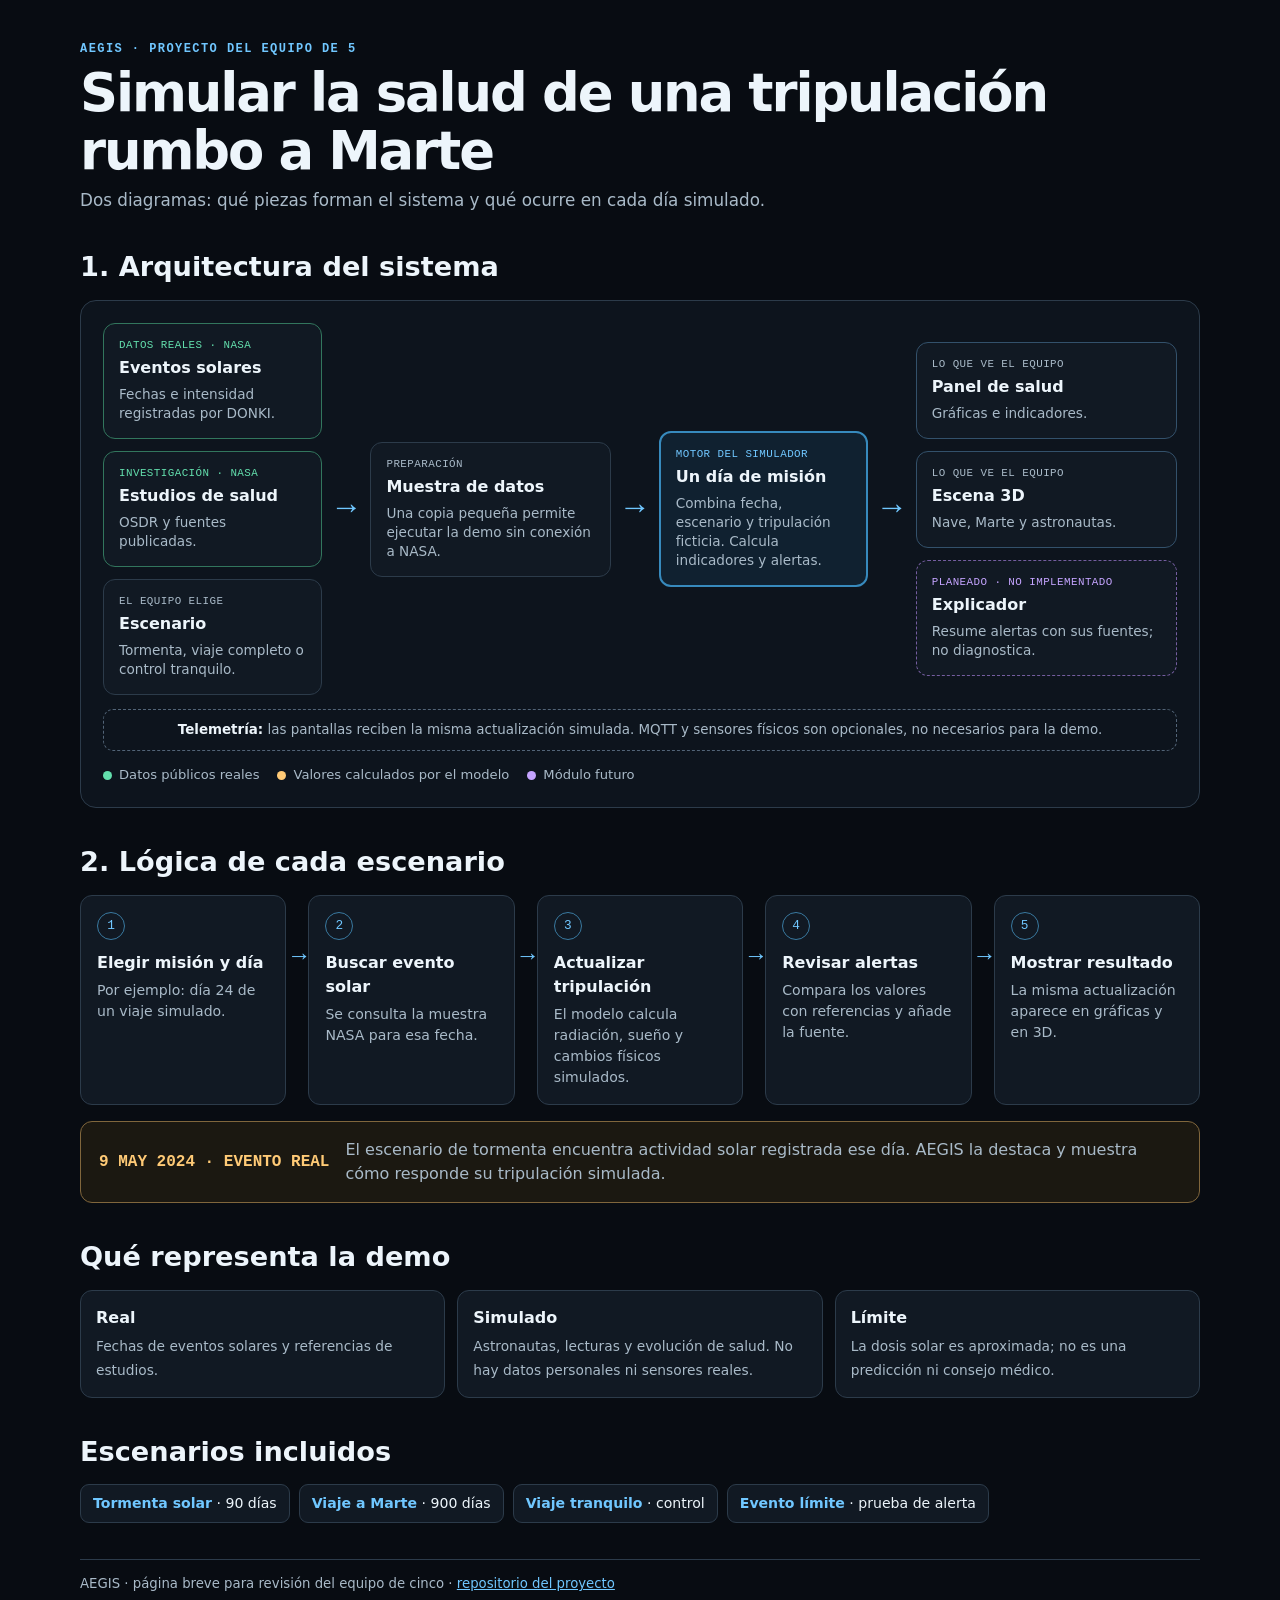
==== commit e26ccc04: "docs: replace overview with clear architecture and logic diagrams" ====
--- a/docs/index.html
+++ b/docs/index.html
@@ -1,223 +1,164 @@
 <!doctype html>
 <html lang="es">
-  <head>
-    <meta charset="utf-8" />
-    <meta name="viewport" content="width=device-width, initial-scale=1" />
-    <meta name="description" content="Qué construye AEGIS, cómo se simulan escenarios de salud para una misión a Marte y qué datos son reales o simulados." />
-    <title>AEGIS · Qué vamos a construir</title>
-    <style>
-      :root {
-        color-scheme: dark;
-        --bg: #080b10;
-        --panel: #101720;
-        --panel-hi: #151f2a;
-        --line: #283542;
-        --text: #edf3f8;
-        --muted: #a6b4c1;
-        --blue: #69c4ff;
-        --green: #59dfaa;
-        --amber: #ffc16b;
-        --red: #ff7777;
-        --sans: system-ui, -apple-system, "Segoe UI", sans-serif;
-        --mono: ui-monospace, "SF Mono", Menlo, monospace;
-      }
-      * { box-sizing: border-box; }
-      html { scroll-behavior: smooth; }
-      body {
-        margin: 0;
-        background: var(--bg);
-        color: var(--text);
-        font: 16px/1.65 var(--sans);
-      }
-      a { color: var(--blue); text-underline-offset: 3px; }
-      .page { width: min(100% - 36px, 1040px); margin: 0 auto; padding: 42px 0 64px; }
-      .eyebrow { color: var(--blue); font: 700 .72rem/1.4 var(--mono); letter-spacing: .13em; text-transform: uppercase; }
-      h1 { max-width: 800px; margin: 12px 0; font-size: clamp(2.1rem, 6vw, 4rem); line-height: 1.08; letter-spacing: -.045em; }
-      h2 { margin: 0 0 14px; font-size: clamp(1.35rem, 3vw, 1.8rem); line-height: 1.2; letter-spacing: -.02em; }
-      h3 { margin: 0 0 8px; font-size: 1.02rem; line-height: 1.3; }
-      p { margin: 0 0 12px; }
-      .intro { max-width: 760px; color: var(--muted); font-size: 1.1rem; }
-      .intro strong { color: var(--text); }
-      .hero { padding: 0 0 26px; border-bottom: 1px solid var(--line); }
-      .summary {
-        margin-top: 24px; padding: 20px 22px; border: 1px solid #31506a; border-radius: 14px;
-        background: linear-gradient(120deg, #122331, var(--panel) 75%);
-      }
-      .summary strong { color: var(--blue); }
-      .summary p:last-child { margin-bottom: 0; }
-      .quick { display: flex; flex-wrap: wrap; gap: 8px; margin-top: 18px; }
-      .tag { border: 1px solid var(--line); border-radius: 999px; padding: 4px 10px; color: var(--muted); font: .76rem var(--mono); }
-      section { margin-top: 44px; scroll-margin-top: 18px; }
-      .section-lede { max-width: 760px; color: var(--muted); }
-      .grid { display: grid; grid-template-columns: repeat(2, minmax(0, 1fr)); gap: 12px; }
-      .card { min-width: 0; padding: 18px; border: 1px solid var(--line); border-radius: 12px; background: var(--panel); }
-      .card p:last-child { margin-bottom: 0; }
-      .card p, .card li { color: var(--muted); }
-      .number { display: grid; place-items: center; width: 28px; height: 28px; margin-bottom: 10px; border: 1px solid #39617f; border-radius: 50%; color: var(--blue); font: .8rem var(--mono); }
-      .example { border-left: 3px solid var(--amber); background: #171811; }
-      .example h3 { color: var(--amber); }
-      .flow { display: grid; grid-template-columns: repeat(5, minmax(0, 1fr)); gap: 22px; margin-top: 20px; }
-      .flow-step { position: relative; padding: 16px 14px; border: 1px solid var(--line); border-radius: 12px; background: var(--panel); }
-      .flow-step:not(:last-child)::after { content: "→"; position: absolute; top: 42%; right: -19px; color: var(--blue); font: 1rem var(--mono); }
-      .flow-step b { display: block; margin: 4px 0; }
-      .flow-step span { display: block; color: var(--muted); font-size: .87rem; }
-      .flow-step .number { margin-bottom: 8px; }
-      .legend { display: grid; grid-template-columns: 1fr 1fr; gap: 12px; margin-top: 16px; }
-      .legend .card { padding: 16px; }
-      .label { display: inline-block; margin-bottom: 8px; padding: 3px 8px; border-radius: 999px; font: .72rem var(--mono); }
-      .real { color: var(--green); border: 1px solid #326a55; }
-      .sim { color: var(--amber); border: 1px solid #705c35; }
-      .list { margin: 8px 0 0; padding-left: 20px; }
-      .list li { margin: 5px 0; }
-      .scenario-list { display: grid; gap: 10px; margin-top: 16px; }
-      .scenario { display: grid; grid-template-columns: 190px 1fr; gap: 16px; align-items: start; padding: 16px 18px; border: 1px solid var(--line); border-radius: 12px; background: var(--panel); }
-      .scenario b { color: var(--blue); }
-      .scenario p { margin: 0; color: var(--muted); }
-      .warning { margin-top: 16px; padding: 16px 18px; border: 1px solid #66532f; border-radius: 12px; background: #17150f; color: var(--muted); }
-      .warning strong { color: var(--amber); }
-      .status { display: grid; grid-template-columns: 1fr 1fr; gap: 12px; }
-      .status h3 { display: flex; align-items: center; gap: 8px; }
-      .dot { width: 9px; height: 9px; border-radius: 50%; background: var(--green); }
-      .dot.plan { background: var(--amber); }
-      .source-list { display: grid; gap: 9px; }
-      .source-list a { display: block; font-weight: 600; }
-      .source-list span { display: block; color: var(--muted); font-size: .9rem; }
-      .not { color: var(--red); }
-      footer { margin-top: 46px; padding-top: 18px; border-top: 1px solid var(--line); color: var(--muted); font-size: .85rem; }
-      @media (max-width: 760px) {
-        .flow { grid-template-columns: 1fr; gap: 10px; }
-        .flow-step:not(:last-child)::after { content: "↓"; top: auto; bottom: -19px; right: 50%; z-index: 1; }
-        .grid, .legend, .status { grid-template-columns: 1fr; }
-        .scenario { grid-template-columns: 1fr; gap: 4px; }
-        .page { width: min(100% - 26px, 1040px); padding-top: 28px; }
-      }
-    </style>
-  </head>
-  <body>
-    <main class="page">
-      <header class="hero">
-        <div class="eyebrow">NASA Space Apps Challenge · Health Monitoring Software</div>
-        <h1>AEGIS: cuidar la salud de la tripulación durante un viaje a Marte</h1>
-        <p class="intro">
-          <strong>AEGIS será un simulador interactivo.</strong> El equipo elige una situación espacial y observa
-          cómo podría cambiar la salud de una tripulación a lo largo de la misión. Una escena 3D muestra la nave
-          y los astronautas; un panel explica los cambios y señala sus fuentes.
-        </p>
-        <div class="summary">
-          <p><strong>En una frase:</strong> elegimos un escenario —por ejemplo, una tormenta solar— y AEGIS muestra
-            qué indicadores de salud podrían verse afectados, cómo evolucionan y por qué aparece una alerta.</p>
-          <p>No es una nave real, no recibe señales de astronautas reales y no diagnostica ni recomienda tratamientos.
-            Es una demostración educativa basada en datos históricos y modelos simplificados.</p>
+<head>
+  <meta charset="utf-8" />
+  <meta name="viewport" content="width=device-width, initial-scale=1" />
+  <meta name="description" content="Diagrama visual de la arquitectura y lógica de AEGIS, un simulador de salud de tripulación para misiones a Marte." />
+  <title>AEGIS · Arquitectura y lógica</title>
+  <style>
+    :root {
+      color-scheme: dark;
+      --bg: #080c12;
+      --panel: #111923;
+      --panel2: #172331;
+      --line: #2c3b4a;
+      --text: #edf5fb;
+      --muted: #a9bac8;
+      --blue: #70c7ff;
+      --green: #63dfad;
+      --amber: #ffca76;
+      --purple: #c5a4ff;
+      --mono: ui-monospace, "SF Mono", Menlo, monospace;
+      --sans: system-ui, -apple-system, "Segoe UI", sans-serif;
+    }
+    * { box-sizing: border-box; }
+    body { margin: 0; background: var(--bg); color: var(--text); font: 16px/1.5 var(--sans); }
+    .page { width: min(1120px, calc(100% - 36px)); margin: auto; padding: 42px 0 56px; }
+    header { margin-bottom: 32px; }
+    .eyebrow { color: var(--blue); font: 700 .75rem var(--mono); letter-spacing: .12em; text-transform: uppercase; }
+    h1 { margin: 8px 0; font-size: clamp(2rem, 5vw, 3.3rem); line-height: 1.1; letter-spacing: -.04em; }
+    .subtitle { color: var(--muted); margin: 0; font-size: 1.05rem; }
+    h2 { margin: 0 0 16px; font-size: clamp(1.25rem, 3vw, 1.7rem); line-height: 1.2; }
+    h3 { margin: 0 0 5px; font-size: 1rem; }
+    section { margin-top: 38px; }
+    .diagram-shell { padding: 22px; border: 1px solid var(--line); border-radius: 16px; background: #0d141d; }
+    .arch-grid { display: grid; grid-template-columns: minmax(150px, 1.05fr) 34px minmax(160px, 1.15fr) 34px minmax(150px, 1fr) 34px minmax(185px, 1.25fr); align-items: center; gap: 7px; }
+    .stack { display: grid; gap: 12px; }
+    .node { min-width: 0; padding: 15px; border: 1px solid var(--line); border-radius: 12px; background: var(--panel); }
+    .node.real { border-color: #32765d; }
+    .node.core { border: 2px solid #378abd; background: #102130; }
+    .node.output { border-color: #33516b; }
+    .node.ai { border-style: dashed; border-color: #755da0; }
+    .node small { display: block; margin-bottom: 5px; color: var(--muted); font: .68rem var(--mono); letter-spacing: .04em; text-transform: uppercase; }
+    .node p { margin: 0; color: var(--muted); font-size: .85rem; line-height: 1.4; }
+    .node h3 { color: var(--text); }
+    .node.real small { color: var(--green); }
+    .node.core small { color: var(--blue); }
+    .node.ai small { color: var(--purple); }
+    .arrow { color: var(--blue); text-align: center; font: 2rem/1 var(--mono); }
+    .connector-label { grid-column: 1 / -1; color: var(--muted); text-align: center; font-size: .82rem; }
+    .optional { margin-top: 14px; padding: 10px 13px; border: 1px dashed #526477; border-radius: 10px; color: var(--muted); text-align: center; font-size: .84rem; }
+    .optional b { color: var(--text); }
+    .key { display: flex; flex-wrap: wrap; gap: 10px 18px; margin-top: 14px; color: var(--muted); font-size: .82rem; }
+    .key span { display: inline-flex; align-items: center; gap: 7px; }
+    .swatch { width: 9px; height: 9px; border-radius: 50%; background: var(--green); }
+    .swatch.model { background: var(--amber); }
+    .swatch.plan { background: var(--purple); }
+    .logic { display: grid; grid-template-columns: repeat(5, minmax(0, 1fr)); align-items: stretch; gap: 22px; }
+    .logic-step { position: relative; min-height: 146px; padding: 16px; border: 1px solid var(--line); border-radius: 12px; background: var(--panel); }
+    .logic-step:not(:last-child)::after { content: "→"; position: absolute; top: 47px; right: -21px; color: var(--blue); font: 1.5rem var(--mono); }
+    .num { display: grid; place-items: center; width: 28px; height: 28px; margin-bottom: 11px; border: 1px solid #3979a0; border-radius: 50%; color: var(--blue); font: .8rem var(--mono); }
+    .logic-step p { margin: 0; color: var(--muted); font-size: .88rem; }
+    .example { display: grid; grid-template-columns: auto 1fr; align-items: center; gap: 16px; margin-top: 16px; padding: 16px 18px; border: 1px solid #80663c; border-radius: 12px; background: #1b1811; }
+    .date { color: var(--amber); font: 700 1rem var(--mono); white-space: nowrap; }
+    .example p { margin: 0; color: var(--muted); }
+    .facts { display: grid; grid-template-columns: 1fr 1fr 1fr; gap: 12px; }
+    .fact { padding: 15px; border: 1px solid var(--line); border-radius: 12px; background: var(--panel); }
+    .fact b { display: block; margin-bottom: 4px; }
+    .fact span { color: var(--muted); font-size: .86rem; }
+    .scenarios { display: flex; flex-wrap: wrap; gap: 9px; }
+    .scenario { padding: 8px 12px; border: 1px solid var(--line); border-radius: 9px; background: var(--panel); font-size: .88rem; }
+    .scenario b { color: var(--blue); }
+    footer { margin-top: 36px; padding-top: 14px; border-top: 1px solid var(--line); color: var(--muted); font-size: .83rem; }
+    footer a { color: var(--blue); }
+    @media (max-width: 900px) {
+      .arch-grid { grid-template-columns: 1fr; gap: 8px; }
+      .arrow { transform: rotate(90deg); padding: 3px; }
+      .logic { grid-template-columns: 1fr; gap: 10px; }
+      .logic-step { min-height: 0; }
+      .logic-step:not(:last-child)::after { content: "↓"; top: auto; right: 50%; bottom: -18px; z-index: 1; }
+    }
+    @media (max-width: 600px) {
+      .page { width: min(100% - 24px, 1120px); padding-top: 28px; }
+      .diagram-shell { padding: 13px; }
+      .facts { grid-template-columns: 1fr; }
+      .example { grid-template-columns: 1fr; gap: 5px; }
+      .date { white-space: normal; }
+    }
+  </style>
+</head>
+<body>
+  <main class="page">
+    <header>
+      <div class="eyebrow">AEGIS · proyecto del equipo de 5</div>
+      <h1>Simular la salud de una tripulación rumbo a Marte</h1>
+      <p class="subtitle">Dos diagramas: qué piezas forman el sistema y qué ocurre en cada día simulado.</p>
+    </header>
+
+    <section aria-labelledby="architecture-title">
+      <h2 id="architecture-title">1. Arquitectura del sistema</h2>
+      <div class="diagram-shell">
+        <div class="arch-grid" role="img" aria-label="Los datos históricos y el escenario elegido alimentan el simulador; este transmite las actualizaciones al panel, la escena 3D y al módulo explicador planeado.">
+          <div class="stack">
+            <article class="node real"><small>Datos reales · NASA</small><h3>Eventos solares</h3><p>Fechas e intensidad registradas por DONKI.</p></article>
+            <article class="node real"><small>Investigación · NASA</small><h3>Estudios de salud</h3><p>OSDR y fuentes publicadas.</p></article>
+            <article class="node"><small>El equipo elige</small><h3>Escenario</h3><p>Tormenta, viaje completo o control tranquilo.</p></article>
+          </div>
+          <div class="arrow" aria-hidden="true">→</div>
+          <article class="node"><small>Preparación</small><h3>Muestra de datos</h3><p>Una copia pequeña permite ejecutar la demo sin conexión a NASA.</p></article>
+          <div class="arrow" aria-hidden="true">→</div>
+          <article class="node core"><small>Motor del simulador</small><h3>Un día de misión</h3><p>Combina fecha, escenario y tripulación ficticia. Calcula indicadores y alertas.</p></article>
+          <div class="arrow" aria-hidden="true">→</div>
+          <div class="stack">
+            <article class="node output"><small>Lo que ve el equipo</small><h3>Panel de salud</h3><p>Gráficas e indicadores.</p></article>
+            <article class="node output"><small>Lo que ve el equipo</small><h3>Escena 3D</h3><p>Nave, Marte y astronautas.</p></article>
+            <article class="node ai"><small>Planeado · no implementado</small><h3>Explicador</h3><p>Resume alertas con sus fuentes; no diagnostica.</p></article>
+          </div>
         </div>
-        <div class="quick" aria-label="Resumen del proyecto">
-          <span class="tag">varios escenarios</span>
-          <span class="tag">tripulación simulada</span>
-          <span class="tag">visualización 3D</span>
-          <span class="tag">datos NASA citados</span>
-          <span class="tag">sin hardware requerido</span>
-          <span class="tag">para revisar entre 5 integrantes</span>
+        <div class="optional"><b>Telemetría:</b> las pantallas reciben la misma actualización simulada. MQTT y sensores físicos son opcionales, no necesarios para la demo.</div>
+        <div class="key" aria-label="Leyenda">
+          <span><i class="swatch"></i> Datos públicos reales</span>
+          <span><i class="swatch model"></i> Valores calculados por el modelo</span>
+          <span><i class="swatch plan"></i> Módulo futuro</span>
         </div>
-      </header>
+      </div>
+    </section>
 
-      <section id="experiencia">
-        <h2>¿Qué verá la persona que use la demo?</h2>
-        <p class="section-lede">La pantalla reúne el escenario y la información de salud. La persona puede seguir la misión día a día y entender de dónde viene cada alerta.</p>
-        <div class="grid">
-          <article class="card"><div class="number">1</div><h3>La misión en 3D</h3><p>Una nave, Marte y una tripulación simulada. La escena cambia según la etapa del viaje y resalta visualmente si el escenario presenta un riesgo.</p></article>
-          <article class="card"><div class="number">2</div><h3>Indicadores de salud</h3><p>Tarjetas y gráficas muestran radiación acumulada, sueño, hueso, músculo y capacidad aeróbica. Frecuencia cardíaca y oxígeno aparecen como datos ilustrativos, sin umbrales médicos.</p></article>
-          <article class="card"><div class="number">3</div><h3>Alertas con explicación</h3><p>Si se supera un umbral del modelo, la alerta muestra el valor, el motivo y la fuente. La pantalla distingue una señal del escenario de un problema médico real.</p></article>
-          <article class="card"><div class="number">4</div><h3>Ayuda para entender la evidencia</h3><p>La propuesta incluye un módulo que resumirá la alerta en lenguaje sencillo y enlazará estudios de NASA. No inventará estudios ni dará diagnósticos; ese módulo aún no está implementado.</p></article>
-        </div>
-      </section>
+    <section aria-labelledby="logic-title">
+      <h2 id="logic-title">2. Lógica de cada escenario</h2>
+      <div class="logic">
+        <article class="logic-step"><div class="num">1</div><h3>Elegir misión y día</h3><p>Por ejemplo: día 24 de un viaje simulado.</p></article>
+        <article class="logic-step"><div class="num">2</div><h3>Buscar evento solar</h3><p>Se consulta la muestra NASA para esa fecha.</p></article>
+        <article class="logic-step"><div class="num">3</div><h3>Actualizar tripulación</h3><p>El modelo calcula radiación, sueño y cambios físicos simulados.</p></article>
+        <article class="logic-step"><div class="num">4</div><h3>Revisar alertas</h3><p>Compara los valores con referencias y añade la fuente.</p></article>
+        <article class="logic-step"><div class="num">5</div><h3>Mostrar resultado</h3><p>La misma actualización aparece en gráficas y en 3D.</p></article>
+      </div>
+      <div class="example">
+        <div class="date">9 MAY 2024 · EVENTO REAL</div>
+        <p>El escenario de tormenta encuentra actividad solar registrada ese día. AEGIS la destaca y muestra cómo responde su tripulación simulada.</p>
+      </div>
+    </section>
 
-      <section id="ejemplo">
-        <h2>Un ejemplo de principio a fin</h2>
-        <article class="card example">
-          <h3>Escenario: tormenta solar durante el viaje a Marte</h3>
-          <p>Seleccionamos el escenario histórico de mayo de 2024. AEGIS encuentra eventos solares reales de NASA DONKI en esas fechas y los coloca en el calendario simulado. En el día de uno de esos eventos, el panel lo destaca; la gráfica muestra cómo cambian los indicadores del modelo y la tripulación aparece resaltada en la escena 3D. La alerta explica que se trata de actividad solar y enlaza la evidencia disponible.</p>
-          <p><strong>Importante:</strong> el dato de DONKI es una medición de partículas, no una dosis exacta recibida por una persona. AEGIS no puede calcular esa dosis sólo con ese dato; la respuesta del modelo es una aproximación declarada, no una predicción.</p>
-        </article>
-      </section>
+    <section aria-labelledby="scope-title">
+      <h2 id="scope-title">Qué representa la demo</h2>
+      <div class="facts">
+        <article class="fact"><b>Real</b><span>Fechas de eventos solares y referencias de estudios.</span></article>
+        <article class="fact"><b>Simulado</b><span>Astronautas, lecturas y evolución de salud. No hay datos personales ni sensores reales.</span></article>
+        <article class="fact"><b>Límite</b><span>La dosis solar es aproximada; no es una predicción ni consejo médico.</span></article>
+      </div>
+    </section>
 
-      <section id="recorrido">
-        <h2>¿Cómo trabaja el sistema?</h2>
-        <p class="section-lede">Piense en cada día de misión como una ficha. El simulador crea la ficha y las pantallas la convierten en información fácil de seguir.</p>
-        <div class="flow" aria-label="Flujo de información del sistema">
-          <div class="flow-step"><div class="number">1</div><b>Datos de NASA</b><span>Eventos solares e investigaciones publicadas.</span></div>
-          <div class="flow-step"><div class="number">2</div><b>Elegir escenario</b><span>Tormenta, viaje largo, día tranquilo o evento de prueba.</span></div>
-          <div class="flow-step"><div class="number">3</div><b>Simular un día</b><span>El modelo actualiza entorno e indicadores de la tripulación ficticia.</span></div>
-          <div class="flow-step"><div class="number">4</div><b>Explicar alertas</b><span>Se compara con límites citados y se muestra la causa.</span></div>
-          <div class="flow-step"><div class="number">5</div><b>Verlo y explorarlo</b><span>Panel, gráficas, escena 3D y evidencia relacionada.</span></div>
-        </div>
-      </section>
+    <section aria-labelledby="scenarios-title">
+      <h2 id="scenarios-title">Escenarios incluidos</h2>
+      <div class="scenarios">
+        <span class="scenario"><b>Tormenta solar</b> · 90 días</span>
+        <span class="scenario"><b>Viaje a Marte</b> · 900 días</span>
+        <span class="scenario"><b>Viaje tranquilo</b> · control</span>
+        <span class="scenario"><b>Evento límite</b> · prueba de alerta</span>
+      </div>
+    </section>
 
-      <section id="realidad">
-        <h2>¿Qué es real y qué es simulado?</h2>
-        <p class="section-lede">Esta distinción es esencial: el proyecto usa observaciones reales como contexto, pero no tiene datos privados de astronautas.</p>
-        <div class="legend">
-          <article class="card"><span class="label real">DATOS REALES</span><h3>Lo que viene de fuentes públicas</h3><ul class="list"><li>Fechas e identificadores de eventos de partículas solares registrados por NASA DONKI.</li><li>Fichas de investigaciones de biología espacial de NASA OSDR.</li><li>Normas y estudios publicados que sirven de referencia para algunos valores.</li></ul></article>
-          <article class="card"><span class="label sim">SIMULACIÓN</span><h3>Lo que crea el modelo</h3><ul class="list"><li>Los cuatro astronautas y sus lecturas diarias; no son personas reales.</li><li>La evolución del sueño, hueso, músculo y capacidad aeróbica durante la misión.</li><li>El índice de estrés y la respuesta simplificada a eventos solares.</li><li>La animación de la nave, Marte y las alertas.</li></ul></article>
-        </div>
-        <div class="warning"><strong>Límite científico:</strong> la conversión de actividad solar a dosis personal requiere conocer el espectro de partículas y el blindaje de la nave. El prototipo no tiene esos datos completos. Por eso no presentamos la dosis de un evento como una medición real; mostramos la simplificación y su fuente junto al resultado.</div>
-      </section>
-
-      <section id="escenarios">
-        <h2>Situaciones que queremos demostrar</h2>
-        <div class="scenario-list">
-          <article class="scenario"><b>Tormenta solar<br />90 días</b><p>Una ventana histórica alrededor de mayo de 2024. Sirve para ver cómo el sistema señala actividad solar registrada de verdad.</p></article>
-          <article class="scenario"><b>Viaje completo<br />900 días</b><p>Un ejemplo de misión con salida, estancia en Marte y regreso. Permite observar tendencias acumuladas; no es un pronóstico de una misión real.</p></article>
-          <article class="scenario"><b>Viaje tranquilo<br />30 días</b><p>Escenario de control: ayuda a comprobar qué muestra el sistema cuando no hay eventos solares destacados.</p></article>
-          <article class="scenario"><b>Evento de referencia<br />12 días</b><p>Prueba controlada que usa el límite de diseño de NASA para verificar que la alerta aguda funciona. No representa una observación real de DONKI.</p></article>
-        </div>
-      </section>
-
-      <section id="piezas">
-        <h2>¿Qué piezas vamos a construir?</h2>
-        <div class="grid">
-          <article class="card"><h3>1. Preparación de datos</h3><p>Descarga una muestra pequeña de datos NASA y la guarda para que la demo pueda abrirse sin depender de una conexión activa a esos servicios.</p></article>
-          <article class="card"><h3>2. Simulador</h3><p>Combina el escenario elegido, el calendario y las reglas del modelo. Produce una ficha por día con el estado del entorno y de cada astronauta simulado.</p></article>
-          <article class="card"><h3>3. Servidor de la demo</h3><p>Entrega al navegador los escenarios y las fichas día a día. Es un canal de telemetría simulado; no se conecta a sensores reales.</p></article>
-          <article class="card"><h3>4. Pantalla y escena 3D</h3><p>La pantalla escucha las fichas y actualiza el panel, las gráficas, las alertas y la nave. Todos muestran los mismos datos para no contradecirse.</p></article>
-        </div>
-        <div class="summary">
-          <p><strong>MQTT y sensores físicos:</strong> en el dibujo original aparecía una conexión MQTT. La dejamos como una posible extensión; el alcance actual funciona con telemetría simulada y no requiere ESP32, sensores, broker ni Wi-Fi del evento.</p>
-          <p><strong>Fuera del proyecto:</strong> AC/DC, 220 V, circuitos eléctricos y Rust. Usted indicó que esas partes pertenecían a otro tema.</p>
-        </div>
-      </section>
-
-      <section id="revision">
-        <h2>Para revisar entre los cinco integrantes</h2>
-        <p class="section-lede">Esta página presenta el plan del proyecto. Antes de cerrar la demo, el equipo puede acordar estos tres puntos juntos:</p>
-        <div class="grid">
-          <article class="card"><h3>Escenarios</h3><p>¿La tormenta solar durante el viaje a Marte debe ser el ejemplo principal?</p></article>
-          <article class="card"><h3>Información de salud</h3><p>¿Radiación, sueño, hueso, músculo y capacidad aeróbica explican bien lo que queremos mostrar?</p></article>
-          <article class="card"><h3>Experiencia visual</h3><p>¿La nave y la tripulación en 3D, junto con las gráficas y alertas, cuentan la historia con claridad?</p></article>
-          <article class="card"><h3>Alcance</h3><p>¿Confirmamos que la demo funcionará con tripulación simulada y sin depender de hardware físico?</p></article>
-        </div>
-      </section>
-
-      <section id="estado">
-        <h2>Estado actual del trabajo</h2>
-        <div class="status">
-          <article class="card"><h3><span class="dot"></span>Base construida</h3><p>Descarga y muestra de datos NASA, simulador, servidor y pruebas automáticas. Hay cuatro escenarios definidos.</p></article>
-          <article class="card"><h3><span class="dot plan"></span>Interfaz en construcción</h3><p>El panel visual y la escena 3D son los siguientes módulos. La asistencia en lenguaje sencillo está planteada, pero aún no está implementada.</p></article>
-        </div>
-      </section>
-
-      <section id="fuentes">
-        <h2>Fuentes principales</h2>
-        <div class="card source-list">
-          <div><a href="https://ccmc.gsfc.nasa.gov/tools/DONKI/" target="_blank" rel="noreferrer">NASA DONKI · eventos de clima espacial</a><span>Fuente de las fechas e identificadores de eventos solares del escenario histórico.</span></div>
-          <div><a href="https://osdr.nasa.gov/" target="_blank" rel="noreferrer">NASA Open Science Data Repository (OSDR)</a><span>Catálogo abierto de estudios de biología espacial; los registros no son historiales médicos de astronautas.</span></div>
-          <div><a href="https://standards.nasa.gov/sites/default/files/standards/NASA/C/nasa-std-3001-vol-1-rev-c-signature.pdf" target="_blank" rel="noreferrer">NASA-STD-3001, Volumen 1, Revisión C</a><span>Estándar NASA de salud humana en vuelos espaciales. Incluye los límites de dosis citados por el prototipo.</span></div>
-          <div><a href="https://pmc.ncbi.nlm.nih.gov/articles/PMC4188436/" target="_blank" rel="noreferrer">Barger et al. · sueño de tripulaciones en vuelo espacial</a><span>Estudio publicado sobre sueño en tripulaciones Shuttle y de la Estación Espacial Internacional.</span></div>
-        </div>
-      </section>
-
-      <footer>
-        <strong>AEGIS</strong> · propuesta para revisión del equipo de cinco integrantes · simulación educativa, no herramienta médica.
-        <br />Código y datos de muestra: <a href="https://github.com/runer0101/spaceapps-2026-aegis" target="_blank" rel="noreferrer">repositorio público del proyecto</a>.
-      </footer>
-    </main>
-  </body>
+    <footer>AEGIS · página breve para revisión del equipo de cinco · <a href="https://github.com/runer0101/spaceapps-2026-aegis">repositorio del proyecto</a></footer>
+  </main>
+</body>
 </html>
